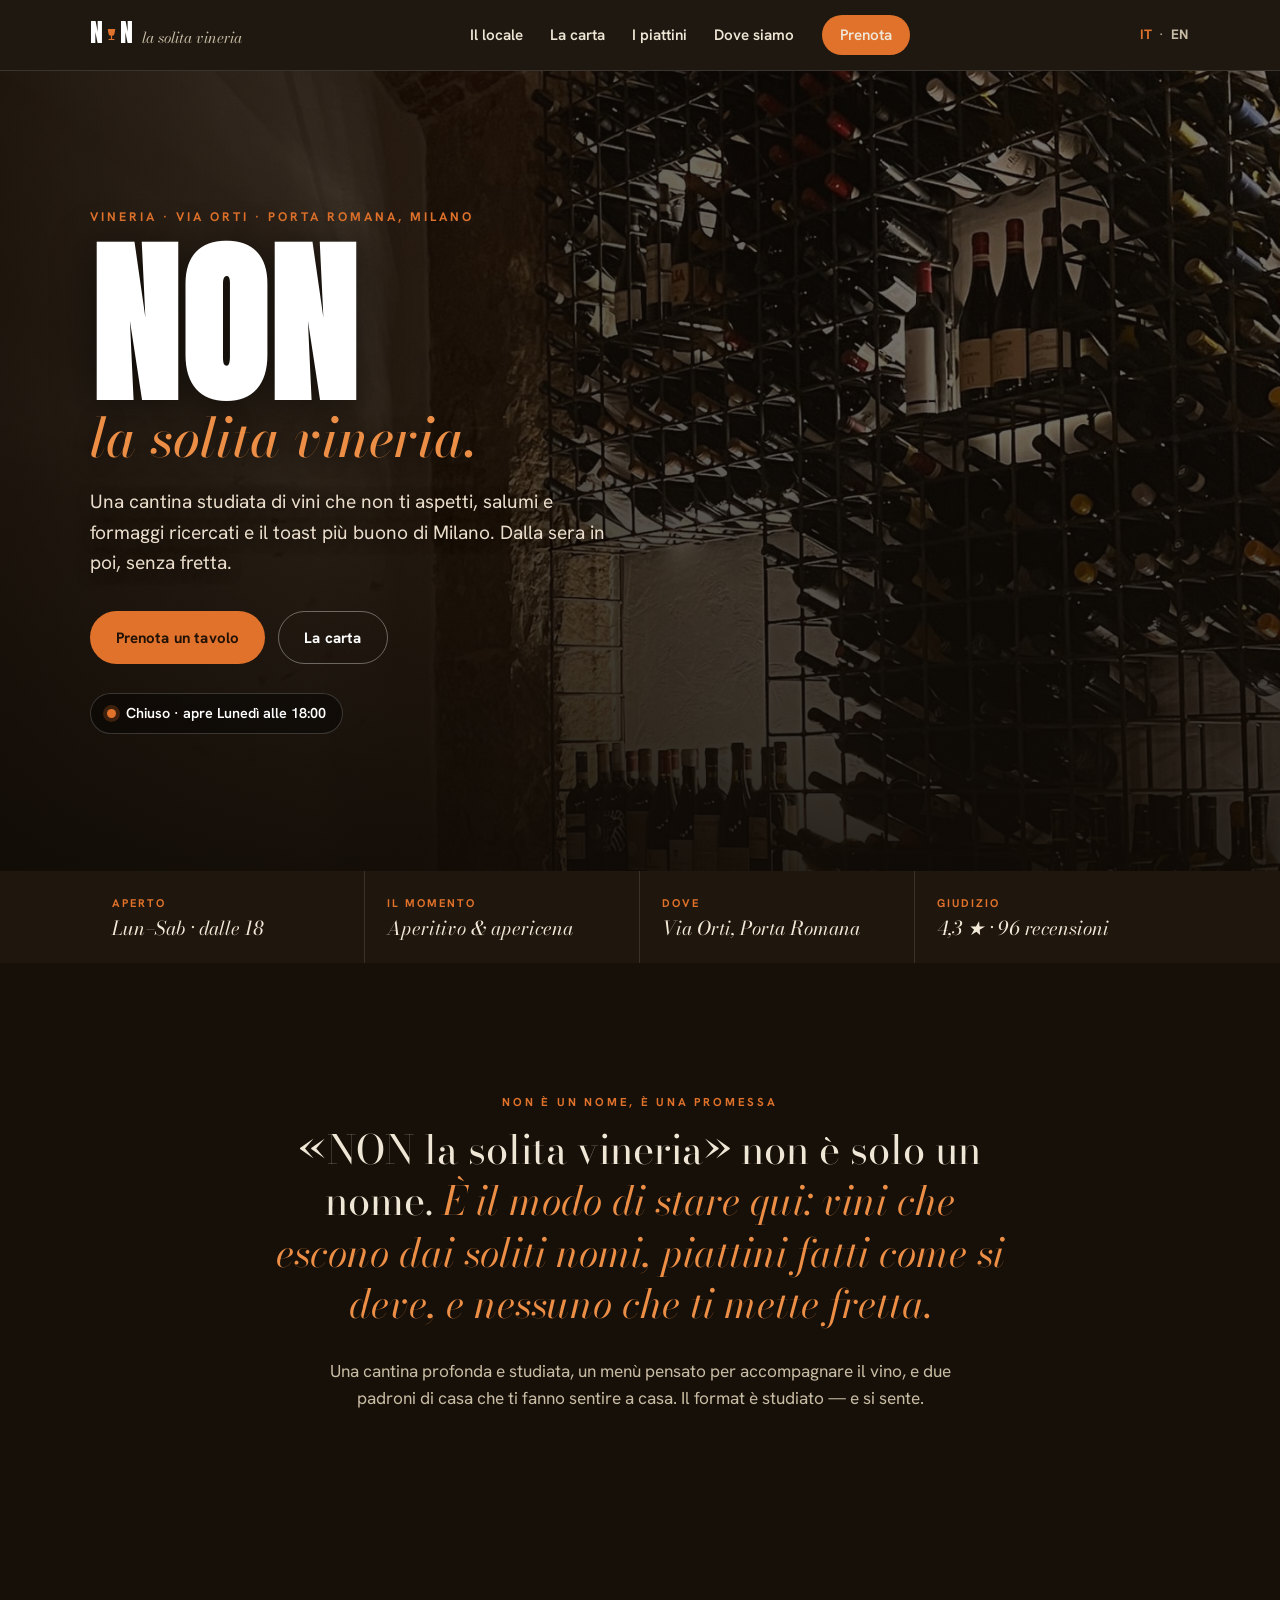
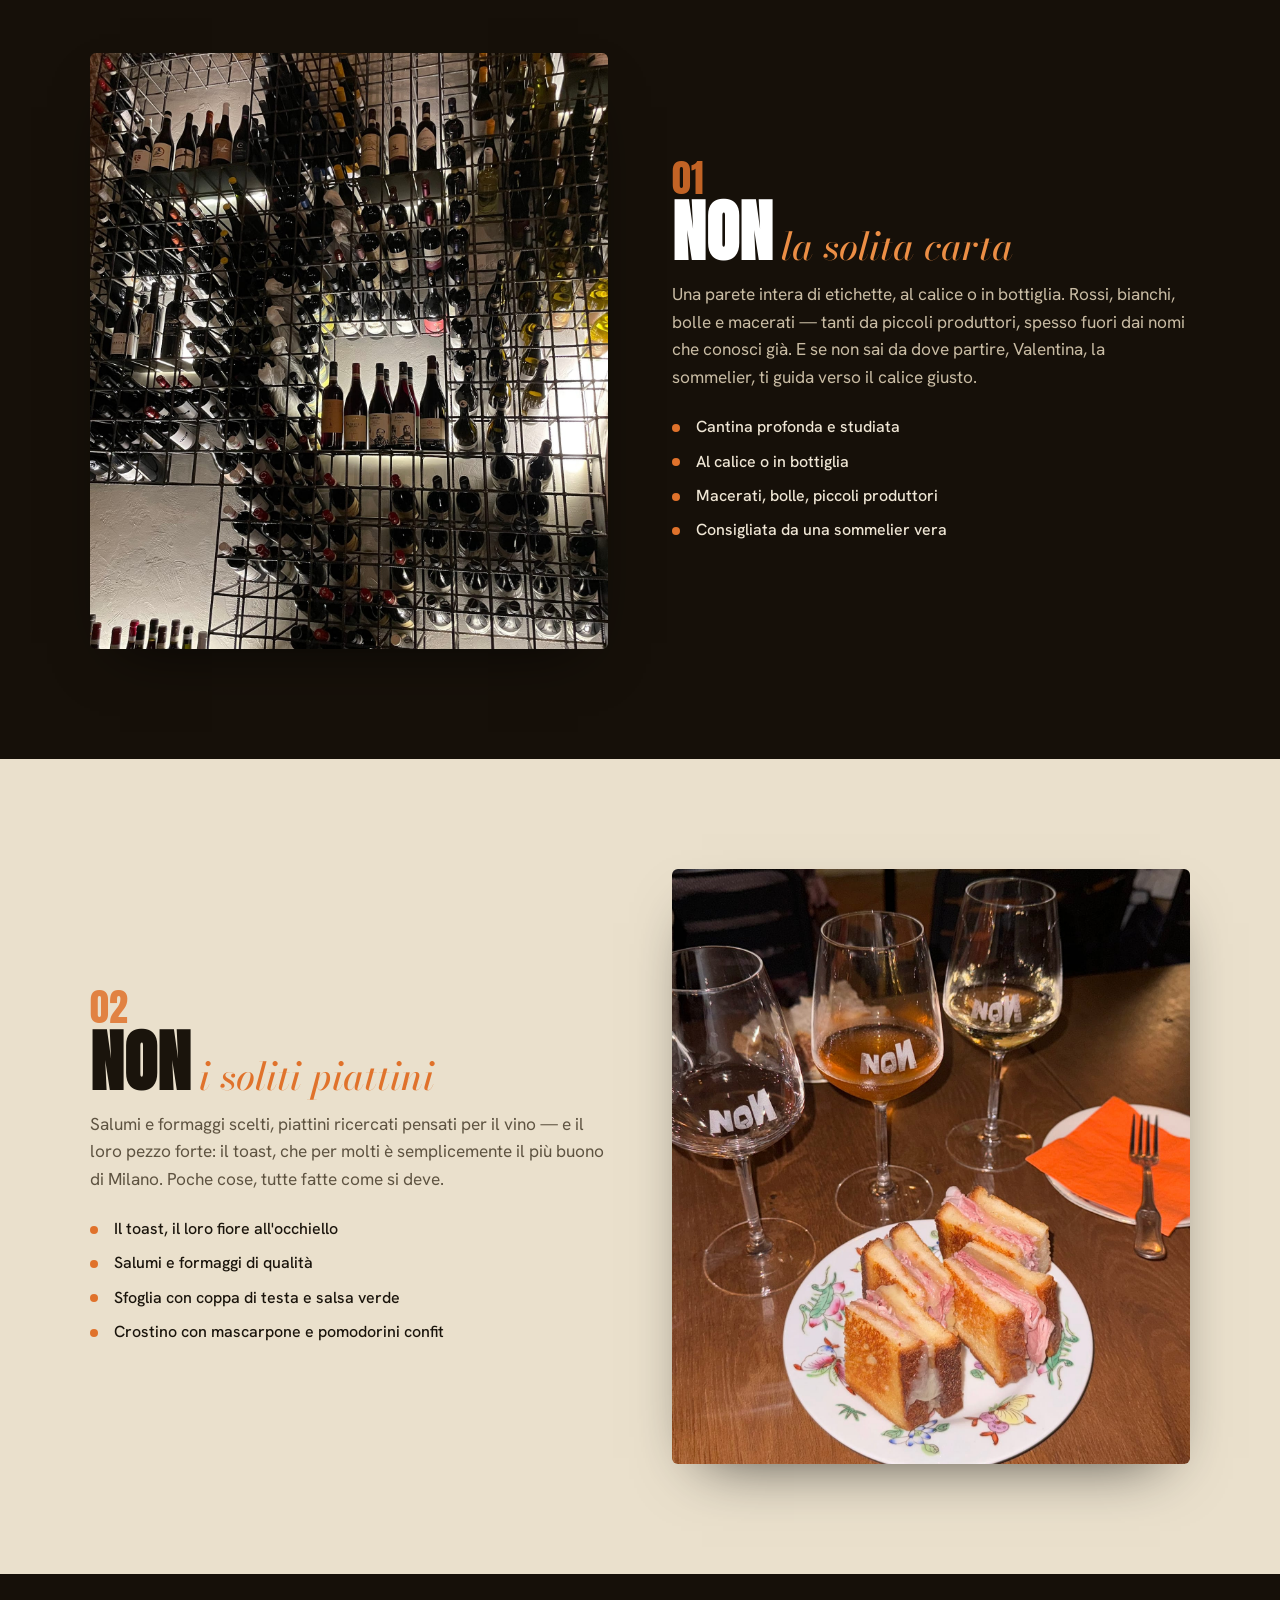
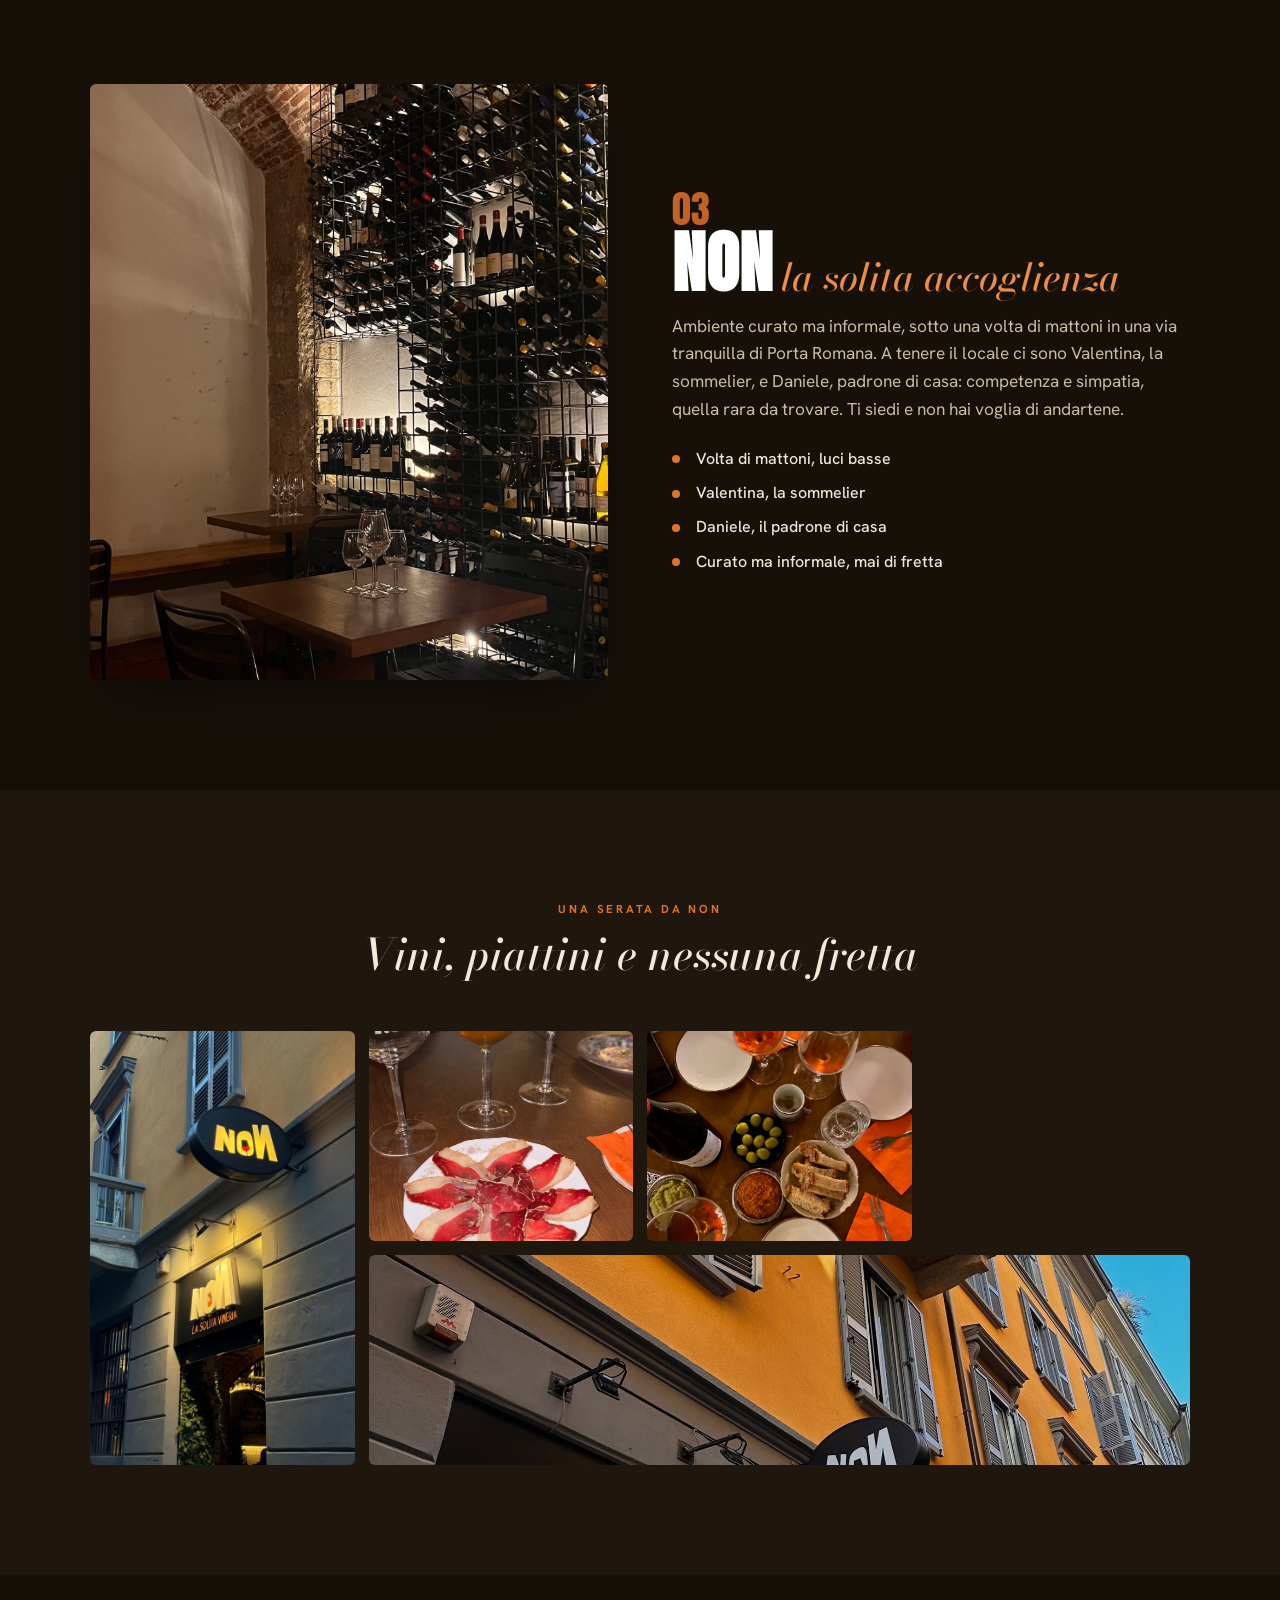
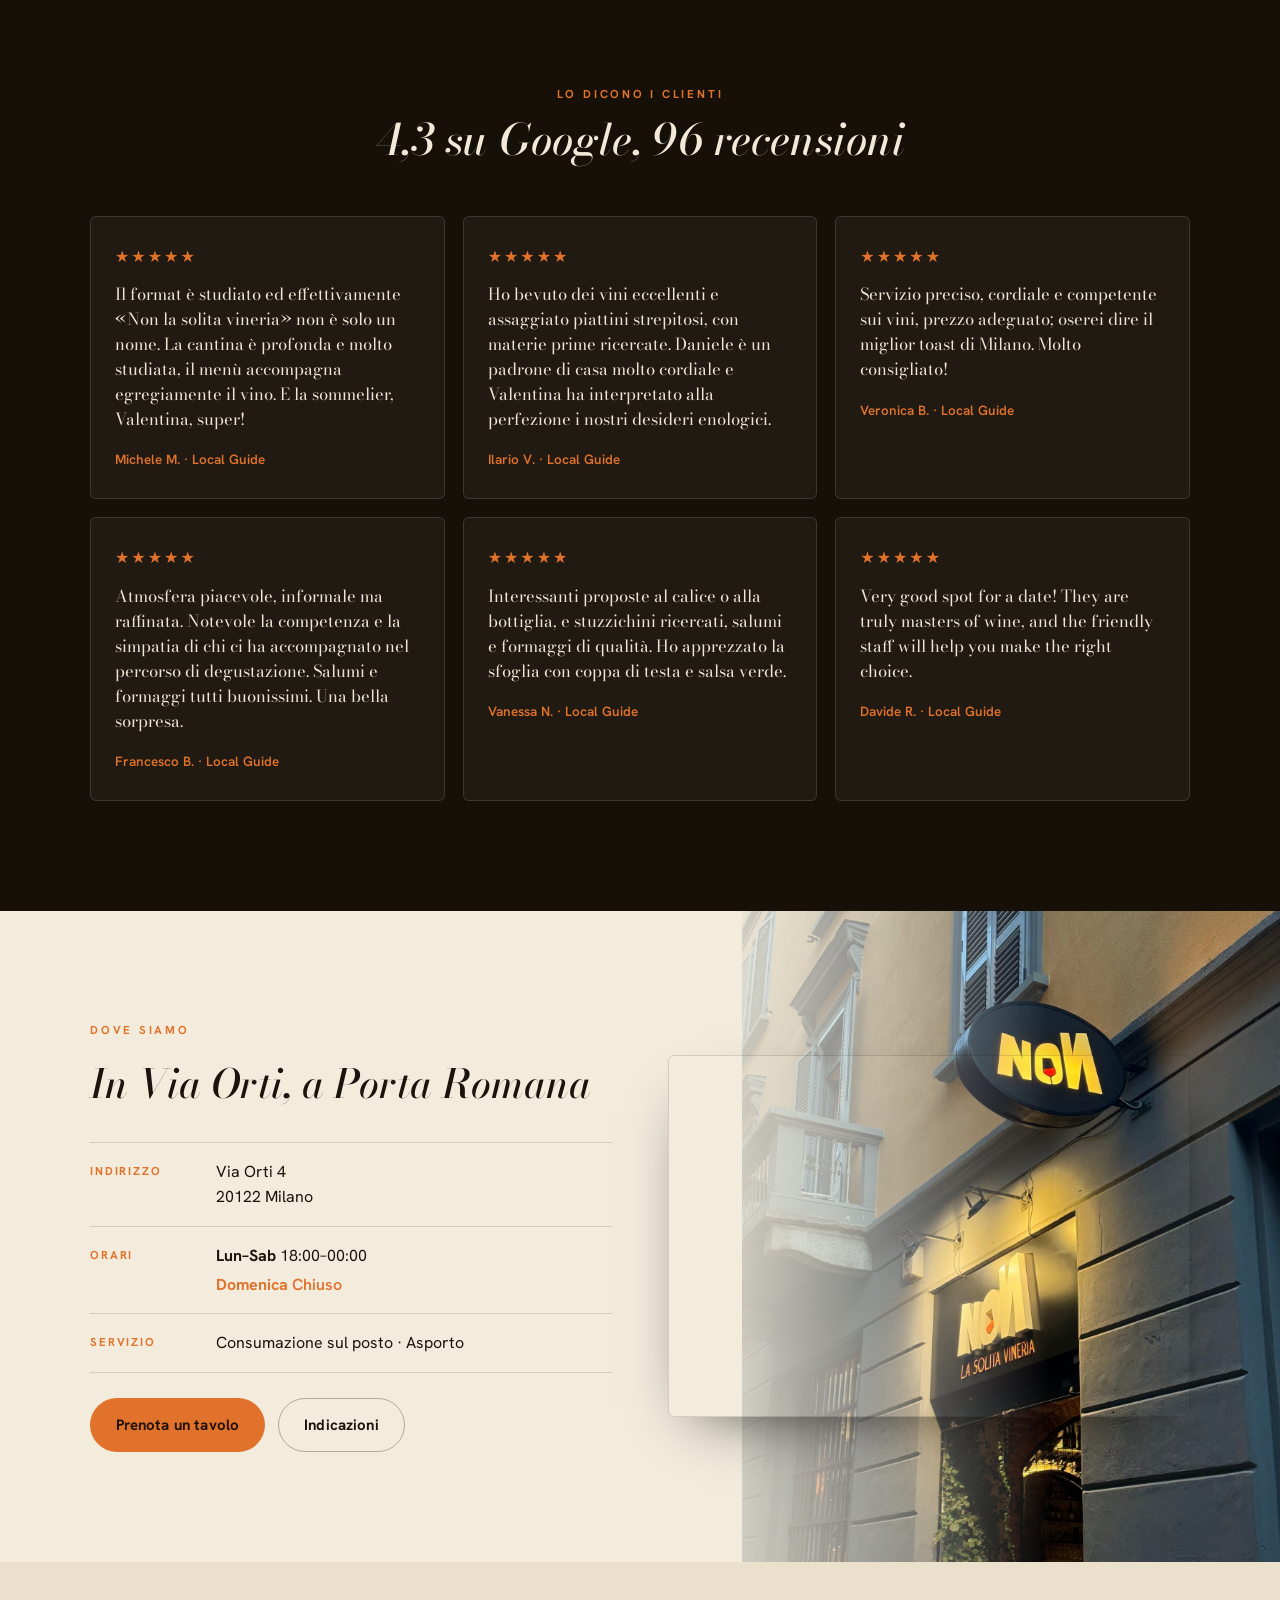
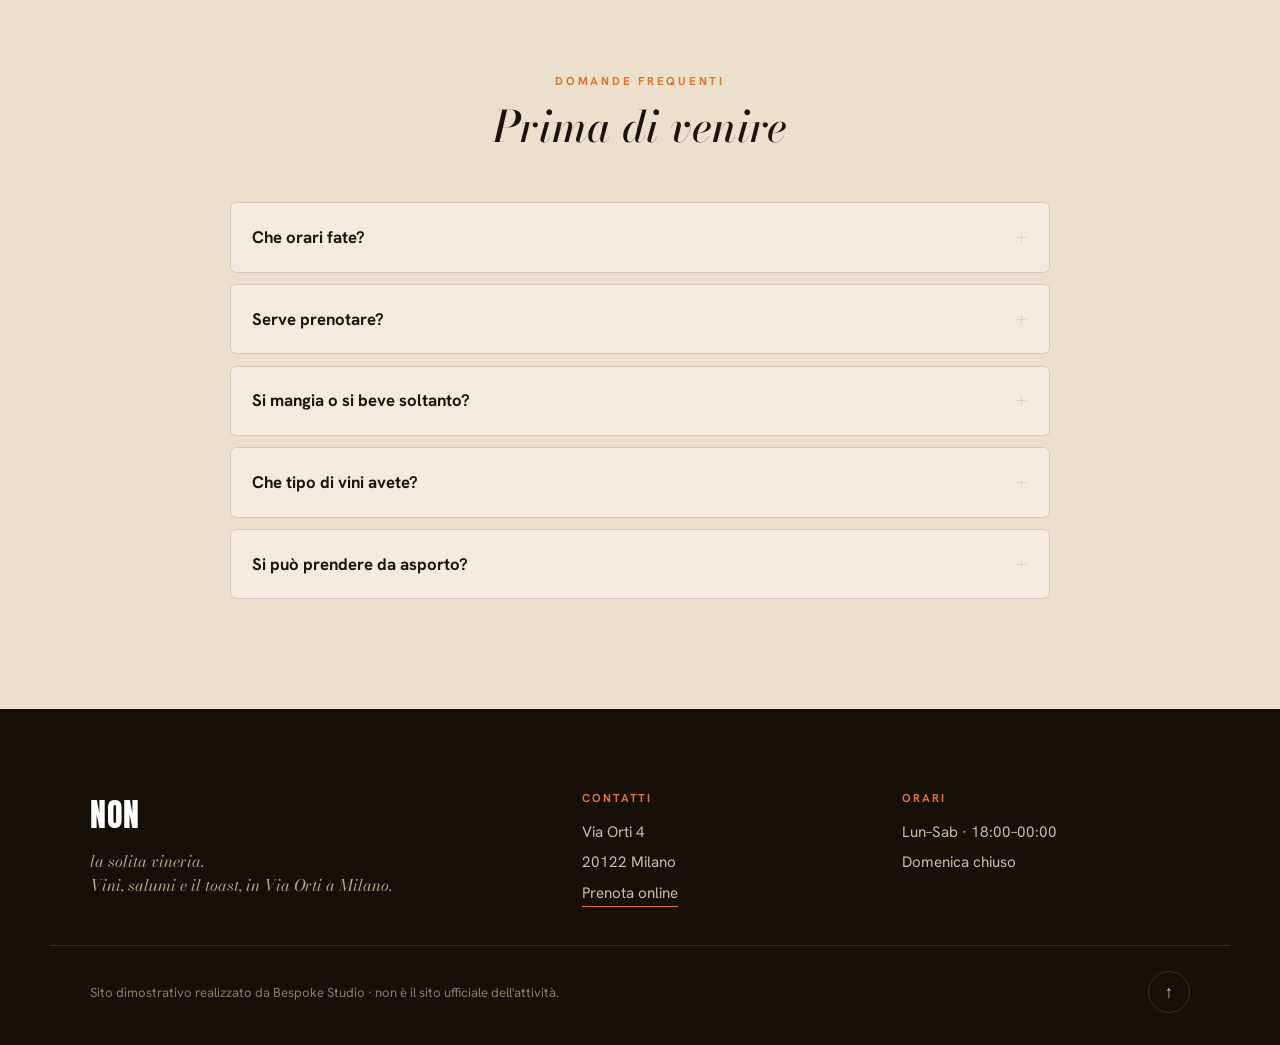
==== index.html @ 0b716efb "NON la solita vineria — vineria Via Orti Milano, sito vetrina bilingue Co-Authored-By: Claude Opus 4" ====
<!DOCTYPE html>
<html lang="it">
<head>
<meta charset="UTF-8">
<meta name="viewport" content="width=device-width, initial-scale=1.0">
<title>NON la solita vineria — vini, salumi e il toast · Via Orti, Milano</title>
<meta name="description" content="NON la solita vineria, in Via Orti a Milano (Porta Romana): una cantina studiata di vini al calice e in bottiglia, salumi e formaggi ricercati e il toast più buono di Milano. Aperto lun–sab dalle 18.">
<meta property="og:title" content="NON la solita vineria — Via Orti, Milano">
<meta property="og:description" content="Vini che non ti aspetti, piattini fatti come si deve. Una vineria a Porta Romana, aperta dalla sera. Non la solita, appunto.">
<meta property="og:type" content="website">
<meta property="og:image" content="img/og-image.jpg">
<meta property="og:locale" content="it_IT">
<link rel="icon" href="img/favicon.svg" type="image/svg+xml">
<link rel="icon" href="img/favicon-32.png" sizes="32x32" type="image/png">
<link rel="apple-touch-icon" href="img/apple-touch-icon.png">
<link rel="preconnect" href="https://fonts.googleapis.com">
<link rel="preconnect" href="https://fonts.gstatic.com" crossorigin>
<link href="https://fonts.googleapis.com/css2?family=Anton&family=Bodoni+Moda:ital,opsz,wght@0,6..96,400;0,6..96,500;1,6..96,500;1,6..96,600&family=Hanken+Grotesk:wght@400;500;600;700&display=swap" rel="stylesheet">
<link rel="stylesheet" href="css/style.css?v=1">
</head>
<body>

<!-- ===== HEADER ===== -->
<header class="site-header" id="top">
  <div class="wrap header__inner">
    <a class="brand" href="#top" aria-label="NON la solita vineria, home">
      <span class="brand__non">N<span class="brand__o" aria-hidden="true"><svg viewBox="0 0 24 24" width="15" height="15"><path d="M6 3h12l-1 6a5 5 0 0 1-10 0L6 3z" fill="currentColor"/><path d="M12 14v5M8 20h8" stroke="currentColor" stroke-width="1.8" stroke-linecap="round" fill="none"/></svg></span>N</span>
      <span class="brand__tag">la solita vineria</span>
    </a>

    <nav class="nav" id="nav" aria-label="Navigazione principale">
      <a href="#manifesto" data-i18n="nav.about">Il locale</a>
      <a href="#carta" data-i18n="nav.wine">La carta</a>
      <a href="#piattini" data-i18n="nav.food">I piattini</a>
      <a href="#dove" data-i18n="nav.where">Dove siamo</a>
      <a class="nav__cta" href="https://nonlasolitavineria.superbexperience.com/" target="_blank" rel="noopener" data-i18n="nav.book">Prenota</a>
    </nav>

    <div class="header__tools">
      <div class="lang" role="group" aria-label="Lingua">
        <button type="button" class="lang__btn is-active" data-lang="it">IT</button>
        <span aria-hidden="true">·</span>
        <button type="button" class="lang__btn" data-lang="en">EN</button>
      </div>
      <button type="button" class="burger" id="burger" aria-label="Apri il menu" aria-expanded="false" aria-controls="nav">
        <span></span><span></span><span></span>
      </button>
    </div>
  </div>
</header>

<main>

  <!-- ===== HERO ===== -->
  <section class="hero">
    <div class="hero__bg" aria-hidden="true"></div>
    <div class="hero__scrim" aria-hidden="true"></div>
    <div class="wrap hero__inner">
      <p class="hero__eyebrow reveal" data-i18n="hero.eyebrow">Vineria · Via Orti · Porta Romana, Milano</p>
      <h1 class="hero__title reveal">
        <span class="mega">NON</span>
        <span class="serif" data-i18n="hero.title2">la solita vineria.</span>
      </h1>
      <p class="hero__lede reveal" data-i18n="hero.lede">Una cantina studiata di vini che non ti aspetti, salumi e formaggi ricercati e il toast più buono di Milano. Dalla sera in poi, senza fretta.</p>
      <div class="hero__actions reveal">
        <a class="btn btn--solid" href="https://nonlasolitavineria.superbexperience.com/" target="_blank" rel="noopener" data-i18n="hero.cta1">Prenota un tavolo</a>
        <a class="btn btn--ghost" href="#carta" data-i18n="hero.cta2">La carta</a>
      </div>
      <div class="hero__status reveal" id="statusPill" aria-live="polite">
        <span class="dot" id="statusDot"></span>
        <span id="statusText" data-i18n="status.loading">Controllo gli orari…</span>
      </div>
    </div>
  </section>

  <!-- ===== STRIP ===== -->
  <section class="strip" aria-label="In breve">
    <div class="wrap strip__grid">
      <div class="strip__item reveal">
        <span class="strip__k" data-i18n="strip.1k">Aperto</span>
        <span class="strip__v" data-i18n="strip.1v">Lun–Sab · dalle 18</span>
      </div>
      <div class="strip__item reveal reveal-d1">
        <span class="strip__k" data-i18n="strip.2k">Il momento</span>
        <span class="strip__v" data-i18n="strip.2v">Aperitivo & apericena</span>
      </div>
      <div class="strip__item reveal reveal-d2">
        <span class="strip__k" data-i18n="strip.3k">Dove</span>
        <span class="strip__v" data-i18n="strip.3v">Via Orti, Porta Romana</span>
      </div>
      <div class="strip__item reveal reveal-d3">
        <span class="strip__k" data-i18n="strip.4k">Giudizio</span>
        <span class="strip__v">4,3 ★ · 96 <span data-i18n="strip.4v">recensioni</span></span>
      </div>
    </div>
  </section>

  <!-- ===== MANIFESTO ===== -->
  <section class="manifesto" id="manifesto">
    <div class="wrap manifesto__inner reveal">
      <p class="eyebrow" data-i18n="mani.eyebrow">Non è un nome, è una promessa</p>
      <p class="manifesto__lead">
        <span data-i18n="mani.p1">«NON la solita vineria» non è solo un nome.</span>
        <em data-i18n="mani.p2">È il modo di stare qui: vini che escono dai soliti nomi, piattini fatti come si deve, e nessuno che ti mette fretta.</em>
      </p>
      <p class="manifesto__sub" data-i18n="mani.p3">Una cantina profonda e studiata, un menù pensato per accompagnare il vino, e due padroni di casa che ti fanno sentire a casa. Il format è studiato — e si sente.</p>
    </div>
  </section>

  <!-- ===== NON 01 · LA CARTA ===== -->
  <section class="neg neg--dark" id="carta">
    <div class="wrap neg__grid">
      <figure class="neg__img reveal">
        <img src="img/non-05.jpg" alt="La parete dei vini: centinaia di etichette nella griglia" loading="lazy">
      </figure>
      <div class="neg__body reveal reveal-d1">
        <span class="neg__no" aria-hidden="true">01</span>
        <h2 class="neg__title"><span class="neg__non">NON</span> <span class="serif" data-i18n="neg.carta.title">la solita carta</span></h2>
        <p data-i18n="neg.carta.p">Una parete intera di etichette, al calice o in bottiglia. Rossi, bianchi, bolle e macerati — tanti da piccoli produttori, spesso fuori dai nomi che conosci già. E se non sai da dove partire, Valentina, la sommelier, ti guida verso il calice giusto.</p>
        <ul class="neg__list">
          <li data-i18n="neg.carta.i1">Cantina profonda e studiata</li>
          <li data-i18n="neg.carta.i2">Al calice o in bottiglia</li>
          <li data-i18n="neg.carta.i3">Macerati, bolle, piccoli produttori</li>
          <li data-i18n="neg.carta.i4">Consigliata da una sommelier vera</li>
        </ul>
      </div>
    </div>
  </section>

  <!-- ===== NON 02 · I PIATTINI ===== -->
  <section class="neg neg--light" id="piattini">
    <div class="wrap neg__grid neg__grid--rev">
      <figure class="neg__img reveal">
        <img src="img/non-06.jpg" alt="Il toast della vineria, con i calici marchiati NON" loading="lazy">
      </figure>
      <div class="neg__body reveal reveal-d1">
        <span class="neg__no" aria-hidden="true">02</span>
        <h2 class="neg__title"><span class="neg__non">NON</span> <span class="serif" data-i18n="neg.food.title">i soliti piattini</span></h2>
        <p data-i18n="neg.food.p">Salumi e formaggi scelti, piattini ricercati pensati per il vino — e il loro pezzo forte: il toast, che per molti è semplicemente il più buono di Milano. Poche cose, tutte fatte come si deve.</p>
        <ul class="neg__list">
          <li data-i18n="neg.food.i1">Il toast, il loro fiore all'occhiello</li>
          <li data-i18n="neg.food.i2">Salumi e formaggi di qualità</li>
          <li data-i18n="neg.food.i3">Sfoglia con coppa di testa e salsa verde</li>
          <li data-i18n="neg.food.i4">Crostino con mascarpone e pomodorini confit</li>
        </ul>
      </div>
    </div>
  </section>

  <!-- ===== NON 03 · L'ACCOGLIENZA ===== -->
  <section class="neg neg--dark">
    <div class="wrap neg__grid">
      <figure class="neg__img reveal">
        <img src="img/non-04.jpg" alt="L'interno della vineria: il tavolino e la parete dei vini" loading="lazy">
      </figure>
      <div class="neg__body reveal reveal-d1">
        <span class="neg__no" aria-hidden="true">03</span>
        <h2 class="neg__title"><span class="neg__non">NON</span> <span class="serif" data-i18n="neg.welcome.title">la solita accoglienza</span></h2>
        <p data-i18n="neg.welcome.p">Ambiente curato ma informale, sotto una volta di mattoni in una via tranquilla di Porta Romana. A tenere il locale ci sono Valentina, la sommelier, e Daniele, padrone di casa: competenza e simpatia, quella rara da trovare. Ti siedi e non hai voglia di andartene.</p>
        <ul class="neg__list">
          <li data-i18n="neg.welcome.i1">Volta di mattoni, luci basse</li>
          <li data-i18n="neg.welcome.i2">Valentina, la sommelier</li>
          <li data-i18n="neg.welcome.i3">Daniele, il padrone di casa</li>
          <li data-i18n="neg.welcome.i4">Curato ma informale, mai di fretta</li>
        </ul>
      </div>
    </div>
  </section>

  <!-- ===== GALLERY ===== -->
  <section class="gallery" aria-label="Galleria">
    <div class="wrap">
      <header class="section-head reveal">
        <p class="eyebrow" data-i18n="gallery.eyebrow">Una serata da NON</p>
        <h2 class="section-head__h serif" data-i18n="gallery.title">Vini, piattini e nessuna fretta</h2>
      </header>
      <div class="gallery__grid">
        <figure class="gallery__item gallery__item--tall reveal"><img src="img/non-01.jpg" alt="L'insegna NON illuminata, di sera in Via Orti" loading="lazy"></figure>
        <figure class="gallery__item reveal reveal-d1"><img src="img/non-02.jpg" alt="Tre calici marchiati NON con un piatto di salumi" loading="lazy"></figure>
        <figure class="gallery__item reveal reveal-d2"><img src="img/non-07.jpg" alt="Aperitivo: olive, stuzzichini e vino naturale" loading="lazy"></figure>
        <figure class="gallery__item gallery__item--wide reveal reveal-d1"><img src="img/non-03.jpg" alt="La facciata della vineria in Via Orti di giorno" loading="lazy"></figure>
      </div>
    </div>
  </section>

  <!-- ===== REVIEWS ===== -->
  <section class="reviews" aria-label="Recensioni">
    <div class="wrap">
      <header class="section-head reveal">
        <p class="eyebrow" data-i18n="rev.eyebrow">Lo dicono i clienti</p>
        <h2 class="section-head__h serif" data-i18n="rev.title">4,3 su Google, 96 recensioni</h2>
      </header>
      <div class="reviews__grid">
        <figure class="review reveal">
          <div class="review__stars" aria-label="5 stelle">★★★★★</div>
          <blockquote data-i18n="rev.1">Il format è studiato ed effettivamente «Non la solita vineria» non è solo un nome. La cantina è profonda e molto studiata, il menù accompagna egregiamente il vino. E la sommelier, Valentina, super!</blockquote>
          <figcaption>Michele M. · <span data-i18n="rev.lg">Local Guide</span></figcaption>
        </figure>
        <figure class="review reveal reveal-d1">
          <div class="review__stars" aria-label="5 stelle">★★★★★</div>
          <blockquote data-i18n="rev.2">Ho bevuto dei vini eccellenti e assaggiato piattini strepitosi, con materie prime ricercate. Daniele è un padrone di casa molto cordiale e Valentina ha interpretato alla perfezione i nostri desideri enologici.</blockquote>
          <figcaption>Ilario V. · <span data-i18n="rev.lg">Local Guide</span></figcaption>
        </figure>
        <figure class="review reveal reveal-d2">
          <div class="review__stars" aria-label="5 stelle">★★★★★</div>
          <blockquote data-i18n="rev.3">Servizio preciso, cordiale e competente sui vini, prezzo adeguato; oserei dire il miglior toast di Milano. Molto consigliato!</blockquote>
          <figcaption>Veronica B. · <span data-i18n="rev.lg">Local Guide</span></figcaption>
        </figure>
        <figure class="review reveal">
          <div class="review__stars" aria-label="5 stelle">★★★★★</div>
          <blockquote data-i18n="rev.4">Atmosfera piacevole, informale ma raffinata. Notevole la competenza e la simpatia di chi ci ha accompagnato nel percorso di degustazione. Salumi e formaggi tutti buonissimi. Una bella sorpresa.</blockquote>
          <figcaption>Francesco B. · <span data-i18n="rev.lg">Local Guide</span></figcaption>
        </figure>
        <figure class="review reveal reveal-d1">
          <div class="review__stars" aria-label="5 stelle">★★★★★</div>
          <blockquote data-i18n="rev.5">Interessanti proposte al calice o alla bottiglia, e stuzzichini ricercati, salumi e formaggi di qualità. Ho apprezzato la sfoglia con coppa di testa e salsa verde.</blockquote>
          <figcaption>Vanessa N. · <span data-i18n="rev.lg">Local Guide</span></figcaption>
        </figure>
        <figure class="review reveal reveal-d2">
          <div class="review__stars" aria-label="5 stelle">★★★★★</div>
          <blockquote data-i18n="rev.6">Very good spot for a date! They are truly masters of wine, and the friendly staff will help you make the right choice.</blockquote>
          <figcaption>Davide R. · <span data-i18n="rev.lg">Local Guide</span></figcaption>
        </figure>
      </div>
    </div>
  </section>

  <!-- ===== DOVE ===== -->
  <section class="where" id="dove">
    <div class="where__media" aria-hidden="true"><img src="img/non-01.jpg" alt="" loading="lazy"></div>
    <div class="wrap where__grid">
      <div class="where__card reveal">
        <p class="eyebrow" data-i18n="where.eyebrow">Dove siamo</p>
        <h2 class="where__h serif" data-i18n="where.title">In Via Orti, a Porta Romana</h2>
        <ul class="where__list">
          <li>
            <span class="where__lbl" data-i18n="where.addr">Indirizzo</span>
            <span>Via Orti 4<br>20122 Milano</span>
          </li>
          <li>
            <span class="where__lbl" data-i18n="where.hours">Orari</span>
            <span id="hoursList"></span>
          </li>
          <li>
            <span class="where__lbl" data-i18n="where.service">Servizio</span>
            <span data-i18n="where.service.v">Consumazione sul posto · Asporto</span>
          </li>
        </ul>
        <div class="where__actions">
          <a class="btn btn--solid" href="https://nonlasolitavineria.superbexperience.com/" target="_blank" rel="noopener" data-i18n="where.cta1">Prenota un tavolo</a>
          <a class="btn btn--ghost btn--ghost-light" href="https://www.google.com/maps/dir/?api=1&destination=NON+la+solita+vineria+Via+Orti+4+Milano" target="_blank" rel="noopener" data-i18n="where.cta2">Indicazioni</a>
        </div>
      </div>
      <div class="where__map reveal reveal-d1">
        <iframe title="Mappa — NON la solita vineria, Via Orti 4, Milano" src="https://www.google.com/maps?q=Via%20Orti%204%20Milano&output=embed" loading="lazy" referrerpolicy="no-referrer-when-downgrade"></iframe>
      </div>
    </div>
  </section>

  <!-- ===== FAQ ===== -->
  <section class="faq" aria-label="Domande frequenti">
    <div class="wrap">
      <header class="section-head reveal">
        <p class="eyebrow" data-i18n="faq.eyebrow">Domande frequenti</p>
        <h2 class="section-head__h serif" data-i18n="faq.title">Prima di venire</h2>
      </header>
      <div class="faq__list reveal">
        <details class="faq__item">
          <summary data-i18n="faq.q1">Che orari fate?</summary>
          <p data-i18n="faq.a1">Siamo aperti dal lunedì al sabato, dalle 18:00 a mezzanotte. La domenica siamo chiusi.</p>
        </details>
        <details class="faq__item">
          <summary data-i18n="faq.q2">Serve prenotare?</summary>
          <p data-i18n="faq.a2">La prenotazione è consigliata, soprattutto nel weekend: dopo le 19:30 il locale si riempie. Puoi prenotare comodamente online.</p>
        </details>
        <details class="faq__item">
          <summary data-i18n="faq.q3">Si mangia o si beve soltanto?</summary>
          <p data-i18n="faq.a3">Entrambe le cose: oltre alla carta dei vini ci sono salumi, formaggi, piattini ricercati e il nostro toast. Perfetto per un aperitivo o un'apericena leggera.</p>
        </details>
        <details class="faq__item">
          <summary data-i18n="faq.q4">Che tipo di vini avete?</summary>
          <p data-i18n="faq.a4">Una carta ampia e studiata: rossi, bianchi, bolle e macerati, molti da piccoli produttori. Si può bere al calice o scegliere una bottiglia, con la guida della sommelier.</p>
        </details>
        <details class="faq__item">
          <summary data-i18n="faq.q5">Si può prendere da asporto?</summary>
          <p data-i18n="faq.a5">Sì, oltre alla consumazione sul posto è possibile l'asporto. La consegna a domicilio invece non è prevista.</p>
        </details>
      </div>
    </div>
  </section>
</main>

<!-- ===== FOOTER ===== -->
<footer class="site-footer">
  <div class="wrap footer__grid">
    <div class="footer__brand">
      <span class="footer__non">NON</span>
      <p data-i18n="footer.tag">la solita vineria.<br>Vini, salumi e il toast, in Via Orti a Milano.</p>
    </div>
    <div class="footer__col">
      <span class="footer__k" data-i18n="footer.contacts">Contatti</span>
      <span>Via Orti 4</span>
      <span>20122 Milano</span>
      <a href="https://nonlasolitavineria.superbexperience.com/" target="_blank" rel="noopener" data-i18n="footer.book">Prenota online</a>
    </div>
    <div class="footer__col">
      <span class="footer__k" data-i18n="footer.hoursk">Orari</span>
      <span data-i18n="footer.hours1">Lun–Sab · 18:00–00:00</span>
      <span data-i18n="footer.hours2">Domenica chiuso</span>
    </div>
  </div>
  <div class="wrap footer__base">
    <p class="footer__demo" data-i18n="footer.demo">Sito dimostrativo realizzato da Bespoke Studio · non è il sito ufficiale dell'attività.</p>
    <button type="button" class="to-top" id="toTop" aria-label="Torna su" data-i18n-attr="aria-label:footer.totop">↑</button>
  </div>
</footer>

<!-- Mobile quick bar -->
<div class="quickbar">
  <a href="https://www.google.com/maps/dir/?api=1&destination=NON+la+solita+vineria+Via+Orti+4+Milano" target="_blank" rel="noopener" data-i18n="qb.dir">Indicazioni</a>
  <a href="https://nonlasolitavineria.superbexperience.com/" target="_blank" rel="noopener" class="quickbar--accent" data-i18n="qb.book">Prenota</a>
</div>

<script type="application/ld+json">
{
  "@context": "https://schema.org",
  "@type": "WineBar",
  "name": "NON la solita vineria",
  "description": "Vineria a Porta Romana, Milano: cantina studiata di vini al calice e in bottiglia, salumi, formaggi e il toast più buono di Milano.",
  "image": "img/og-image.jpg",
  "address": {
    "@type": "PostalAddress",
    "streetAddress": "Via Orti 4",
    "postalCode": "20122",
    "addressLocality": "Milano",
    "addressCountry": "IT"
  },
  "servesCuisine": ["Wine bar", "Italian"],
  "priceRange": "€€",
  "aggregateRating": {
    "@type": "AggregateRating",
    "ratingValue": "4.3",
    "reviewCount": "96"
  },
  "openingHoursSpecification": [
    {
      "@type": "OpeningHoursSpecification",
      "dayOfWeek": ["Monday","Tuesday","Wednesday","Thursday","Friday","Saturday"],
      "opens": "18:00",
      "closes": "00:00"
    }
  ]
}
</script>
<script type="application/ld+json">
{
  "@context": "https://schema.org",
  "@type": "FAQPage",
  "mainEntity": [
    {"@type":"Question","name":"Che orari fate?","acceptedAnswer":{"@type":"Answer","text":"Aperti dal lunedì al sabato, dalle 18:00 a mezzanotte. Domenica chiuso."}},
    {"@type":"Question","name":"Serve prenotare?","acceptedAnswer":{"@type":"Answer","text":"La prenotazione è consigliata, soprattutto nel weekend. Si può prenotare online."}},
    {"@type":"Question","name":"Si mangia o si beve soltanto?","acceptedAnswer":{"@type":"Answer","text":"Entrambe: oltre alla carta dei vini ci sono salumi, formaggi, piattini e il toast. Perfetto per aperitivo o apericena."}},
    {"@type":"Question","name":"Che tipo di vini avete?","acceptedAnswer":{"@type":"Answer","text":"Una carta ampia e studiata: rossi, bianchi, bolle e macerati, molti da piccoli produttori, al calice o in bottiglia."}},
    {"@type":"Question","name":"Si può prendere da asporto?","acceptedAnswer":{"@type":"Answer","text":"Sì, oltre alla consumazione sul posto è possibile l'asporto. Non è prevista la consegna a domicilio."}}
  ]
}
</script>
<script src="js/main.js?v=1"></script>
</body>
</html>
---- css/style.css ----
/* ===== NON la solita vineria — Via Orti, Milano ===== */
:root{
  --night:#161009;
  --night-2:#1F160D;
  --night-3:#251B10;
  --bone:#F3ECDD;
  --bone-2:#EAE0CC;
  --ink:#1A140C;
  --ink-soft:#5E5341;
  --cream:#EFE6D5;
  --cream-soft:#C9BCA4;
  --orange:#E0722B;
  --orange-lt:#EC8E45;
  --line-d:rgba(255,255,255,.12);
  --line-l:rgba(26,20,12,.14);
  --shadow:0 24px 60px -30px rgba(0,0,0,.75);
  --wrap:1180px;
  --r:6px;
  --ease:cubic-bezier(.22,.61,.36,1);
  --f-mega:"Anton", Impact, sans-serif;
  --f-serif:"Bodoni Moda", Georgia, serif;
  --f-body:"Hanken Grotesk", system-ui, sans-serif;
}
*{box-sizing:border-box;margin:0;padding:0}
html{scroll-behavior:smooth;overflow-x:hidden}
body{font-family:var(--f-body);color:var(--ink);background:var(--bone);line-height:1.6;-webkit-font-smoothing:antialiased;overflow-x:hidden}
img{max-width:100%;display:block}
a{color:inherit;text-decoration:none}
.wrap{width:100%;max-width:var(--wrap);margin:0 auto;padding:0 clamp(18px,4vw,40px)}
.serif{font-family:var(--f-serif)}

/* eyebrow / section head */
.eyebrow{font-size:.72rem;letter-spacing:.24em;text-transform:uppercase;font-weight:700;color:var(--orange);margin-bottom:.8rem}
.section-head{max-width:640px;margin:0 auto clamp(30px,5vw,52px);text-align:center}
.section-head__h{font-weight:500;font-size:clamp(1.7rem,4vw,2.7rem);line-height:1.1;font-style:italic}

/* buttons */
.btn{display:inline-flex;align-items:center;gap:.5rem;font-weight:700;font-size:.94rem;letter-spacing:.01em;padding:.85rem 1.6rem;border-radius:100px;transition:transform .25s var(--ease),background .25s,color .25s,border-color .25s;white-space:nowrap}
.btn--solid{background:var(--orange);color:#221206}
.btn--solid:hover{background:var(--orange-lt);transform:translateY(-2px)}
.btn--ghost{border:1.5px solid rgba(255,255,255,.35);color:#fff}
.btn--ghost:hover{background:#fff;border-color:#fff;color:var(--night);transform:translateY(-2px)}
.btn--ghost-light{border-color:rgba(26,20,12,.3);color:var(--ink)}
.btn--ghost-light:hover{background:var(--ink);border-color:var(--ink);color:var(--bone)}

/* header */
.site-header{position:sticky;top:0;z-index:100;background:rgba(22,16,9,.96);border-bottom:1px solid var(--line-d)}
.header__inner{display:flex;align-items:center;justify-content:space-between;gap:1rem;height:70px}
.brand{display:flex;align-items:baseline;gap:.55rem;color:var(--cream)}
.brand__non{font-family:var(--f-mega);font-size:1.6rem;letter-spacing:.02em;line-height:1;color:#fff;display:inline-flex;align-items:center}
.brand__o{display:inline-flex;color:var(--orange);margin:0 .02em;transform:translateY(2px)}
.brand__tag{font-family:var(--f-serif);font-style:italic;font-size:.95rem;color:var(--cream-soft)}
.nav{display:flex;align-items:center;gap:1.7rem}
.nav a{font-weight:600;font-size:.95rem;color:var(--cream);position:relative;transition:color .2s}
.nav a:not(.nav__cta):hover{color:var(--orange)}
.nav a:not(.nav__cta)::after{content:"";position:absolute;left:0;right:100%;bottom:-6px;height:2px;background:var(--orange);transition:right .3s var(--ease)}
.nav a:not(.nav__cta):hover::after{right:0}
.nav__cta{background:var(--orange);color:#221206;padding:.5rem 1.15rem;border-radius:100px;font-weight:700}
.nav__cta:hover{background:var(--orange-lt)}
.header__tools{display:flex;align-items:center;gap:1rem}
.lang{display:flex;align-items:center;gap:.35rem;color:var(--cream-soft);font-size:.85rem}
.lang__btn{background:none;border:none;font:inherit;font-weight:700;color:var(--cream-soft);cursor:pointer;padding:.2rem .1rem;transition:color .2s}
.lang__btn.is-active{color:var(--orange)}
.burger{display:none;flex-direction:column;gap:5px;background:none;border:none;cursor:pointer;padding:6px;position:relative;z-index:120}
.burger span{width:24px;height:2px;background:var(--cream);border-radius:2px;transition:transform .3s,opacity .2s}
.burger.is-open span:nth-child(1){transform:translateY(7px) rotate(45deg)}
.burger.is-open span:nth-child(2){opacity:0}
.burger.is-open span:nth-child(3){transform:translateY(-7px) rotate(-45deg)}

/* hero */
.hero{position:relative;min-height:clamp(580px,90vh,800px);display:flex;align-items:center;color:#fff;isolation:isolate;overflow:hidden;background:var(--night)}
.hero__bg{position:absolute;inset:0;z-index:-2;background:url("../img/non-04.jpg") center 30%/cover no-repeat;transform:scale(1.03)}
.hero__scrim{position:absolute;inset:0;z-index:-1;background:linear-gradient(180deg,rgba(15,10,5,.55),rgba(15,10,5,.6) 45%,rgba(15,10,5,.9)),linear-gradient(90deg,rgba(15,10,5,.7),transparent 65%)}
.hero__inner{padding:clamp(48px,9vh,110px) clamp(18px,4vw,40px)}
.hero__eyebrow{font-size:.78rem;letter-spacing:.24em;text-transform:uppercase;font-weight:700;color:var(--orange);margin-bottom:1.1rem}
.hero__title{display:flex;flex-direction:column;line-height:.92}
.hero__title .mega{font-family:var(--f-mega);font-size:clamp(4.6rem,15vw,11rem);letter-spacing:.01em;color:#fff;text-shadow:0 6px 40px rgba(0,0,0,.5)}
.hero__title .serif{font-family:var(--f-serif);font-style:italic;font-weight:500;font-size:clamp(1.7rem,5vw,3.4rem);color:var(--orange-lt);margin-top:.1em;text-shadow:0 3px 18px rgba(0,0,0,.5)}
.hero__lede{max-width:520px;margin:1.5rem 0 2rem;font-size:clamp(1.02rem,2.2vw,1.2rem);color:#eaddcb;text-shadow:0 2px 14px rgba(0,0,0,.5)}
.hero__actions{display:flex;flex-wrap:wrap;gap:.8rem}
.hero__status{display:inline-flex;align-items:center;gap:.6rem;margin-top:1.8rem;background:rgba(0,0,0,.4);border:1px solid rgba(255,255,255,.18);padding:.5rem 1rem;border-radius:100px;font-size:.9rem;font-weight:600}
.hero__status .dot{width:9px;height:9px;border-radius:50%;background:#9a8f7d;flex:none}
.hero__status.is-open .dot{background:#5fce8f;box-shadow:0 0 0 4px rgba(95,206,143,.25)}
.hero__status.is-closed .dot{background:var(--orange);box-shadow:0 0 0 4px rgba(224,114,43,.22)}

/* reveal */
.reveal{opacity:0;transform:translateY(24px);transition:opacity .7s var(--ease),transform .7s var(--ease)}
.reveal.is-in{opacity:1;transform:none}
.reveal-d1{transition-delay:.1s}.reveal-d2{transition-delay:.2s}.reveal-d3{transition-delay:.3s}

/* strip */
.strip{background:var(--night-2);color:var(--cream)}
.strip__grid{display:grid;grid-template-columns:repeat(4,1fr)}
.strip__item{display:flex;flex-direction:column;gap:.25rem;padding:1.5rem clamp(10px,2vw,22px);border-right:1px solid var(--line-d)}
.strip__item:last-child{border-right:none}
.strip__k{font-size:.7rem;letter-spacing:.18em;text-transform:uppercase;color:var(--orange);font-weight:700}
.strip__v{font-family:var(--f-serif);font-style:italic;font-size:clamp(1rem,2vw,1.2rem);line-height:1.15;color:#f3e9d8}

/* manifesto */
.manifesto{background:var(--night);color:var(--cream);padding:clamp(64px,11vw,130px) 0;text-align:center}
.manifesto__inner{max-width:820px;margin:0 auto}
.manifesto__lead{font-family:var(--f-serif);font-size:clamp(1.5rem,3.6vw,2.5rem);line-height:1.28;font-weight:400}
.manifesto__lead em{font-style:italic;color:var(--orange-lt)}
.manifesto__sub{margin-top:1.8rem;color:var(--cream-soft);font-size:1.08rem;max-width:640px;margin-left:auto;margin-right:auto}

/* negations */
.neg{padding:clamp(56px,9vw,110px) 0}
.neg--dark{background:var(--night);color:var(--cream)}
.neg--light{background:var(--bone-2);color:var(--ink)}
.neg__grid{display:grid;grid-template-columns:1fr 1fr;gap:clamp(28px,5vw,68px);align-items:center}
.neg__grid--rev .neg__img{order:2}
.neg__img{border-radius:var(--r);overflow:hidden;box-shadow:var(--shadow)}
.neg__img img{width:100%;height:100%;object-fit:cover;aspect-ratio:4/4.6;max-height:640px}
.neg__no{font-family:var(--f-mega);font-size:2.4rem;color:var(--orange);opacity:.85;line-height:1;display:block}
.neg__title{margin:.3rem 0 .1rem;line-height:.9;display:flex;flex-wrap:wrap;align-items:baseline;gap:.35em}
.neg__non{font-family:var(--f-mega);font-size:clamp(2.6rem,6vw,4.2rem);letter-spacing:.01em}
.neg--dark .neg__non{color:#fff}
.neg__title .serif{font-style:italic;font-weight:500;font-size:clamp(1.5rem,3.6vw,2.4rem)}
.neg--dark .neg__title .serif{color:var(--orange-lt)}
.neg--light .neg__title .serif{color:var(--orange)}
.neg__body p{margin-top:1.1rem;font-size:1.08rem}
.neg--dark .neg__body p{color:var(--cream-soft)}
.neg--light .neg__body p{color:var(--ink-soft)}
.neg__list{list-style:none;margin-top:1.4rem;display:flex;flex-direction:column;gap:.55rem}
.neg__list li{position:relative;padding-left:1.5rem;font-weight:500}
.neg__list li::before{content:"";position:absolute;left:0;top:.6em;width:8px;height:8px;border-radius:50%;background:var(--orange)}

/* gallery */
.gallery{background:var(--night-2);color:var(--cream);padding:clamp(56px,9vw,110px) 0}
.gallery .section-head__h{color:#f3e9d8}
.gallery__grid{display:grid;grid-template-columns:repeat(4,1fr);grid-auto-rows:210px;gap:14px}
.gallery__item{border-radius:var(--r);overflow:hidden}
.gallery__item img{width:100%;height:100%;object-fit:cover;transition:transform .7s var(--ease)}
.gallery__item:hover img{transform:scale(1.05)}
.gallery__item--tall{grid-row:span 2}
.gallery__item--wide{grid-column:span 3}

/* reviews */
.reviews{background:var(--night);color:var(--cream);padding:clamp(56px,9vw,110px) 0}
.reviews .section-head__h{color:#f3e9d8}
.reviews__grid{display:grid;grid-template-columns:repeat(3,1fr);gap:18px}
.review{background:rgba(255,255,255,.045);border:1px solid var(--line-d);border-radius:var(--r);padding:1.7rem 1.5rem;display:flex;flex-direction:column}
.review__stars{color:var(--orange);letter-spacing:2px;font-size:1rem;margin-bottom:.8rem}
.review blockquote{font-family:var(--f-serif);font-size:1.04rem;line-height:1.5;color:#f0e5d3;font-weight:400}
.review figcaption{margin-top:1.1rem;font-size:.84rem;color:var(--orange);font-weight:600;font-family:var(--f-body)}

/* where */
.where{position:relative;padding:clamp(56px,9vw,110px) 0;background:var(--bone);isolation:isolate;overflow:hidden}
.where__media{position:absolute;inset:0 0 0 auto;width:42%;z-index:-2}
.where__media img{width:100%;height:100%;object-fit:cover;object-position:center}
.where::before{content:"";position:absolute;inset:0;z-index:-1;background:linear-gradient(90deg,var(--bone) 52%,rgba(243,236,221,.6) 66%,transparent 82%)}
.where__grid{display:grid;grid-template-columns:1fr 1fr;gap:clamp(28px,5vw,56px);align-items:center}
.where__h{font-weight:500;font-size:clamp(1.6rem,3.6vw,2.5rem);font-style:italic}
.where__list{list-style:none;margin:1.6rem 0;display:flex;flex-direction:column}
.where__list li{display:grid;grid-template-columns:110px 1fr;gap:1rem;padding:1rem 0;border-top:1px solid var(--line-l)}
.where__list li:last-child{border-bottom:1px solid var(--line-l)}
.where__lbl{font-size:.72rem;letter-spacing:.16em;text-transform:uppercase;font-weight:700;color:var(--orange);padding-top:3px}
.where__actions{display:flex;flex-wrap:wrap;gap:.8rem}
.where__map{border-radius:var(--r);overflow:hidden;box-shadow:var(--shadow);min-height:340px;border:1px solid var(--line-l)}
.where__map iframe{width:100%;height:100%;min-height:360px;border:0;display:block;filter:grayscale(.2) contrast(1.05)}
#hoursList{display:flex;flex-direction:column;gap:.2rem}
.hrow b{font-weight:700}
.hrow--now{color:var(--orange);font-weight:600}

/* faq */
.faq{background:var(--bone-2);padding:clamp(56px,9vw,110px) 0}
.faq__list{max-width:820px;margin:0 auto;display:flex;flex-direction:column;gap:.7rem}
.faq__item{background:var(--bone);border:1px solid var(--line-l);border-radius:var(--r);padding:.3rem 1.3rem}
.faq__item summary{cursor:pointer;font-weight:700;font-size:1.05rem;padding:1rem 1.6rem 1rem 0;list-style:none;position:relative;color:var(--ink)}
.faq__item summary::-webkit-details-marker{display:none}
.faq__item summary::after{content:"+";position:absolute;right:0;top:.75rem;font-family:var(--f-serif);font-size:1.5rem;color:var(--orange);transition:transform .3s}
.faq__item[open] summary::after{transform:rotate(45deg)}
.faq__item p{color:var(--ink-soft);padding:0 0 1.1rem;font-size:1.02rem}

/* footer */
.site-footer{background:var(--night);color:#cbbda2;padding:clamp(46px,7vw,80px) 0 2rem}
.footer__grid{display:grid;grid-template-columns:1.6fr 1fr 1fr;gap:2rem;padding-bottom:2.4rem;border-bottom:1px solid var(--line-d)}
.footer__non{font-family:var(--f-mega);font-size:2rem;color:#fff;letter-spacing:.02em}
.footer__brand p{margin-top:.5rem;font-family:var(--f-serif);font-style:italic;color:#b6a789;font-size:1rem;line-height:1.5}
.footer__col{display:flex;flex-direction:column;gap:.4rem;font-size:.95rem}
.footer__k{font-size:.72rem;letter-spacing:.16em;text-transform:uppercase;color:var(--orange);font-weight:700;margin-bottom:.35rem}
.footer__col a{border-bottom:1px solid var(--orange);align-self:flex-start}
.footer__col a:hover{color:#fff}
.footer__base{display:flex;align-items:center;justify-content:space-between;gap:1rem;padding-top:1.6rem}
.footer__demo{font-size:.82rem;color:#8a7c66}
.to-top{width:42px;height:42px;border-radius:50%;border:1px solid var(--line-d);background:none;color:#cbbda2;font-size:1.1rem;cursor:pointer;flex:none;transition:background .25s,color .25s,transform .25s}
.to-top:hover{background:var(--orange);color:#221206;transform:translateY(-3px)}

/* quickbar */
.quickbar{display:none;position:fixed;bottom:0;left:0;right:0;z-index:90;grid-template-columns:1fr 1fr;background:var(--night-2);border-top:1px solid var(--line-d)}
.quickbar a{text-align:center;padding:.95rem;font-weight:700;color:var(--cream)}
.quickbar a.quickbar--accent{background:var(--orange);color:#221206}

/* responsive */
@media (max-width:900px){
  .nav{position:fixed;inset:0 0 0 auto;width:min(80vw,320px);flex-direction:column;justify-content:center;gap:1.6rem;background:var(--night-2);padding:2rem;transform:translateX(100%);transition:transform .4s var(--ease);box-shadow:-20px 0 50px -20px rgba(0,0,0,.6);z-index:110}
  .nav.is-open{transform:none}
  .nav a{font-size:1.15rem}
  .burger{display:flex}
  .neg__grid,.neg__grid--rev,.where__grid{grid-template-columns:1fr}
  .neg__grid--rev .neg__img{order:0}
  .neg__img{order:-1}
  .neg__img img{aspect-ratio:16/11;max-height:420px}
  .where__media{width:100%;opacity:.16}
  .where::before{background:linear-gradient(180deg,var(--bone) 60%,rgba(243,236,221,.85))}
  .strip__grid{grid-template-columns:1fr 1fr}
  .strip__item:nth-child(2){border-right:none}
  .strip__item:nth-child(1),.strip__item:nth-child(2){border-bottom:1px solid var(--line-d)}
  .reviews__grid{grid-template-columns:1fr 1fr}
  .gallery__grid{grid-template-columns:repeat(2,1fr);grid-auto-rows:180px}
  .gallery__item--wide{grid-column:span 2}
  .quickbar{display:grid}
  body{padding-bottom:54px}
}
@media (max-width:560px){
  .header__tools .lang{display:none}
  .reviews__grid{grid-template-columns:1fr}
  .gallery__grid{grid-template-columns:1fr 1fr;grid-auto-rows:150px}
  .gallery__item--tall{grid-row:span 1}
  .where__list li{grid-template-columns:1fr;gap:.2rem}
  .footer__grid{grid-template-columns:1fr;gap:1.6rem}
  .footer__base{flex-direction:column-reverse;align-items:flex-start}
}
@media (prefers-reduced-motion:reduce){
  .reveal{opacity:1;transform:none;transition:none}
  *{scroll-behavior:auto}
}
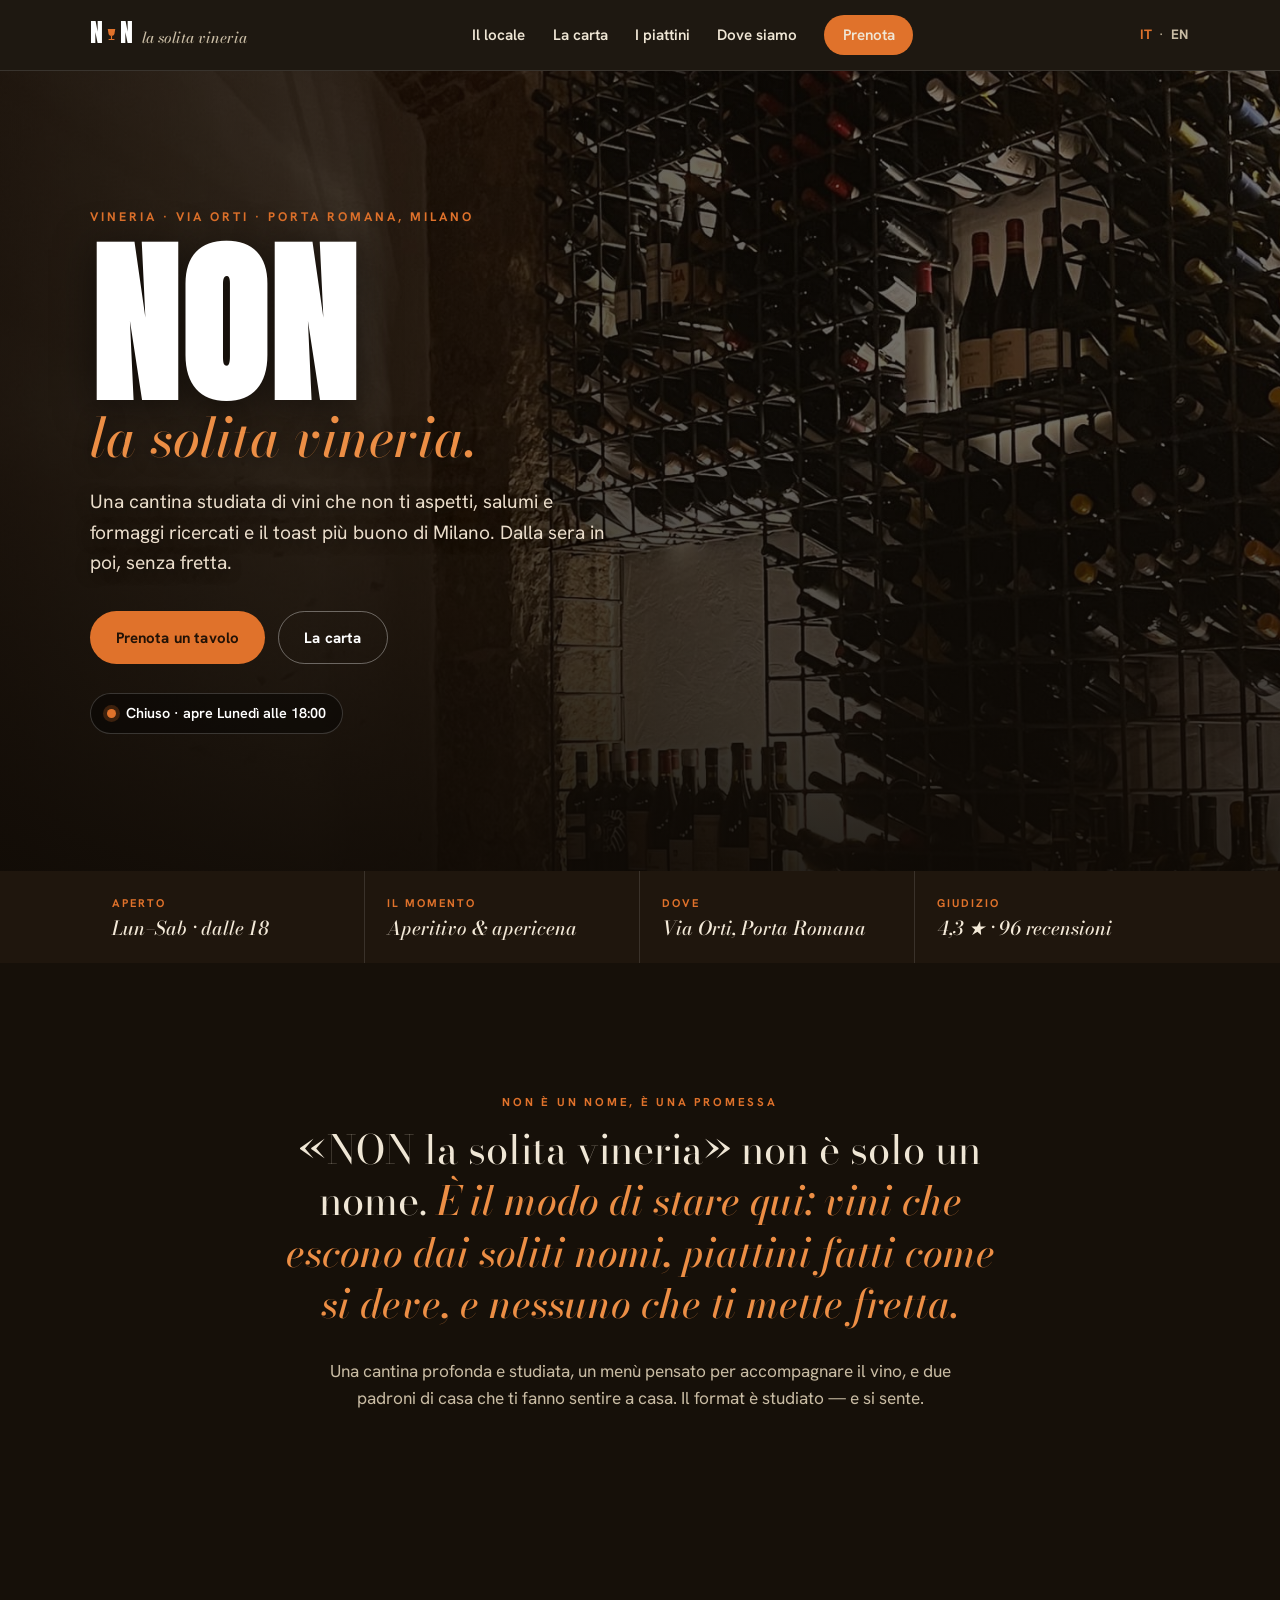
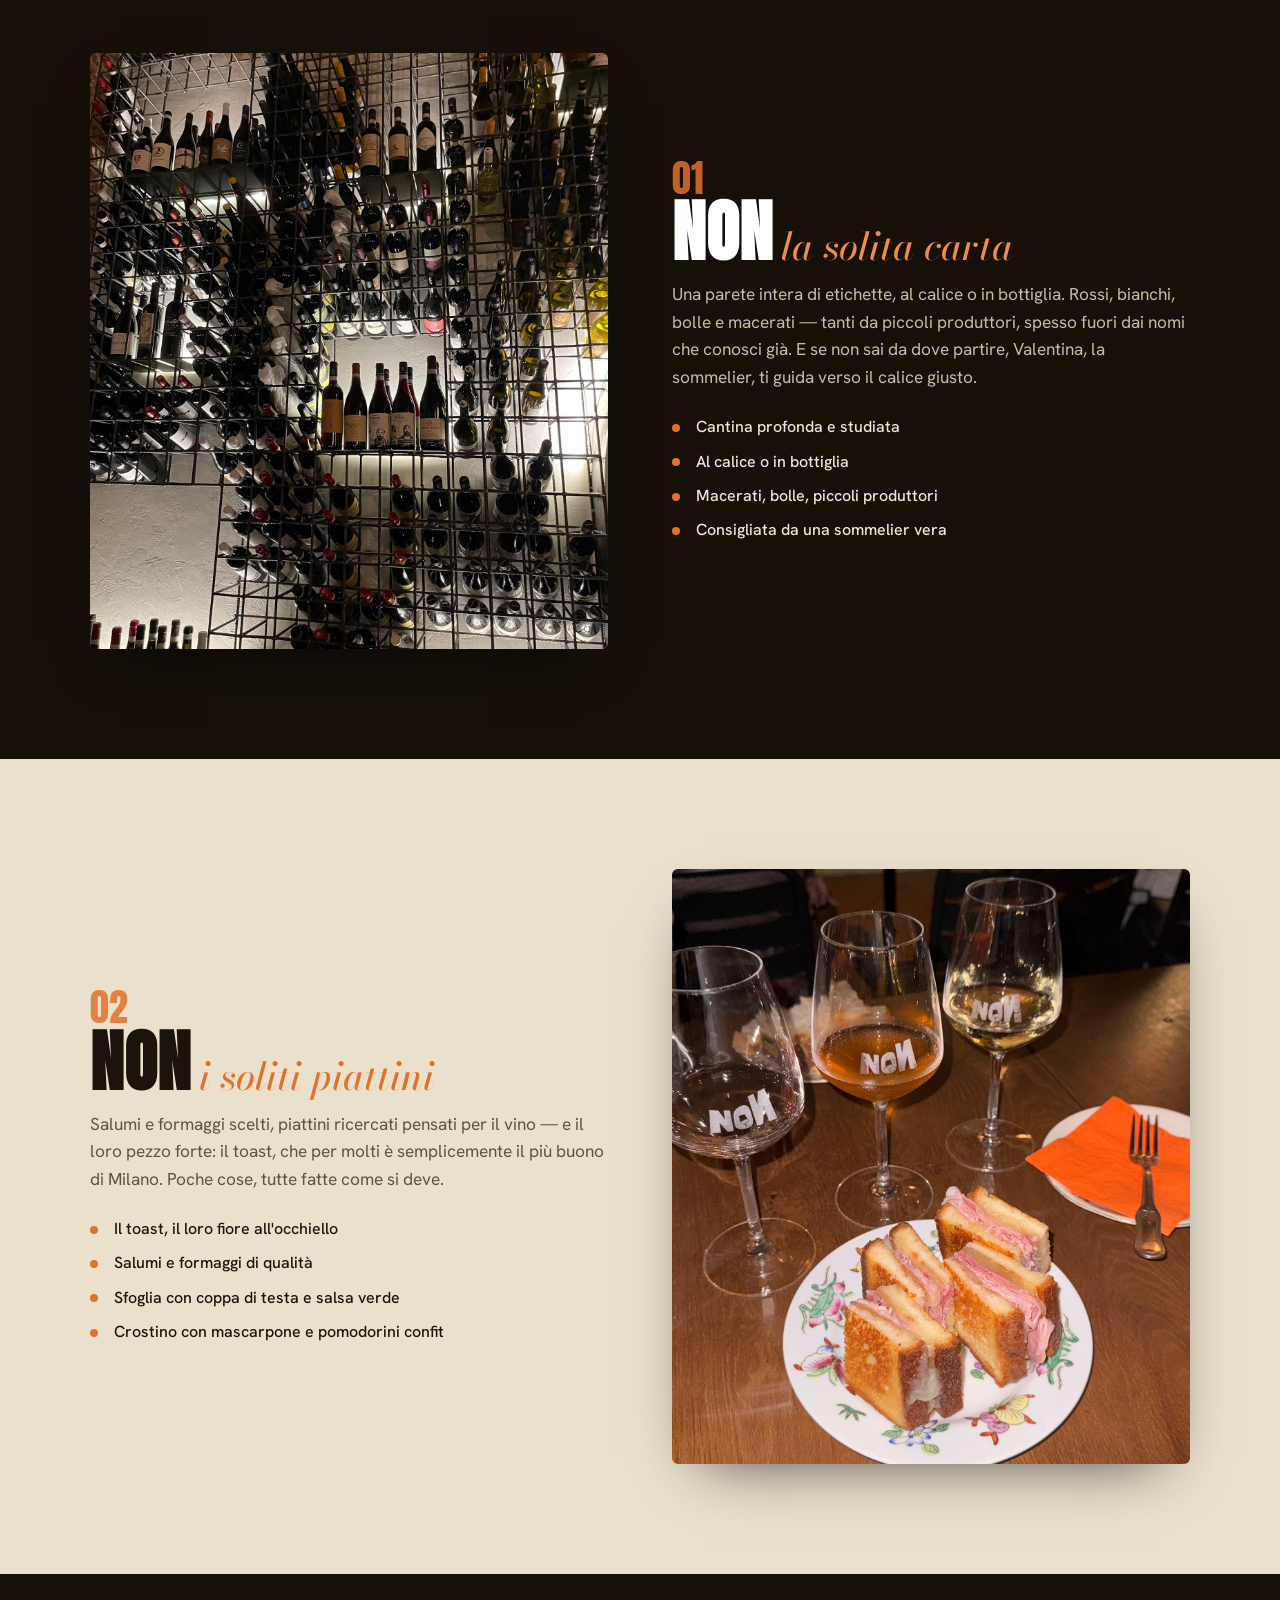
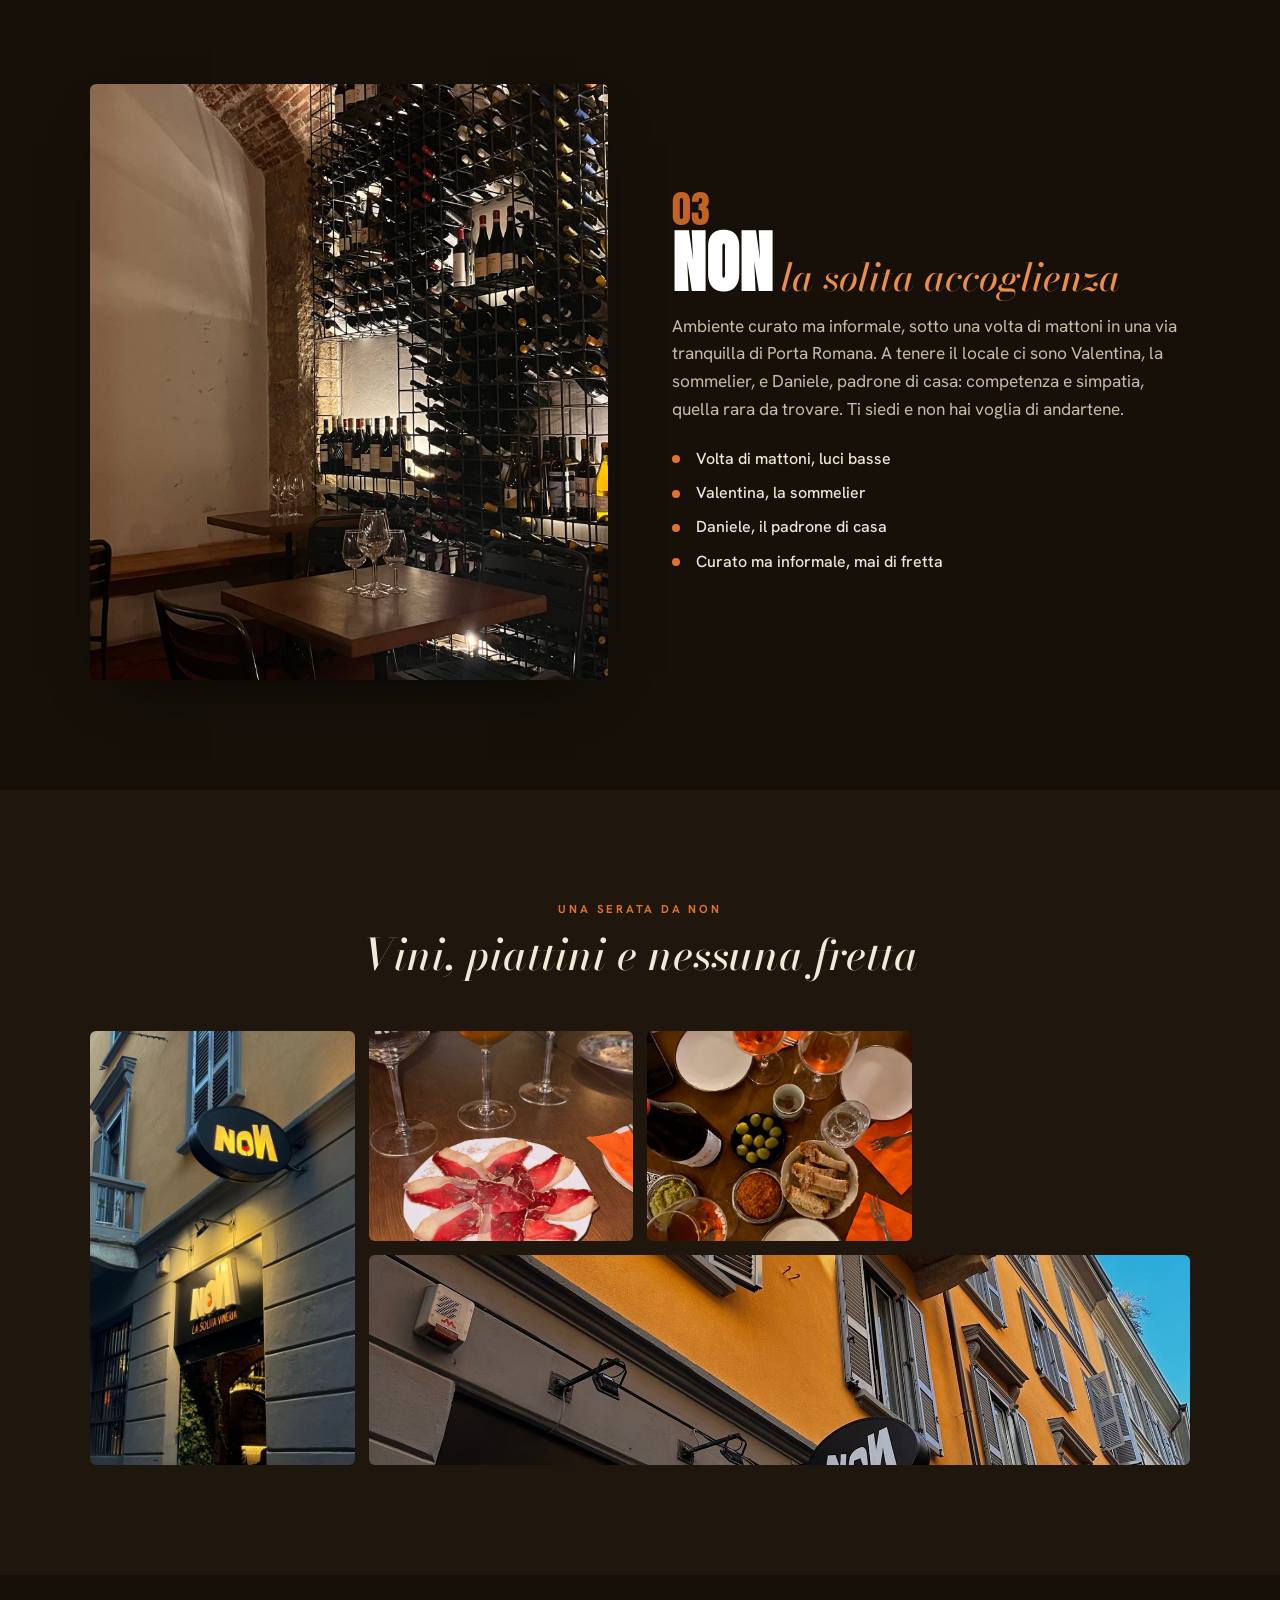
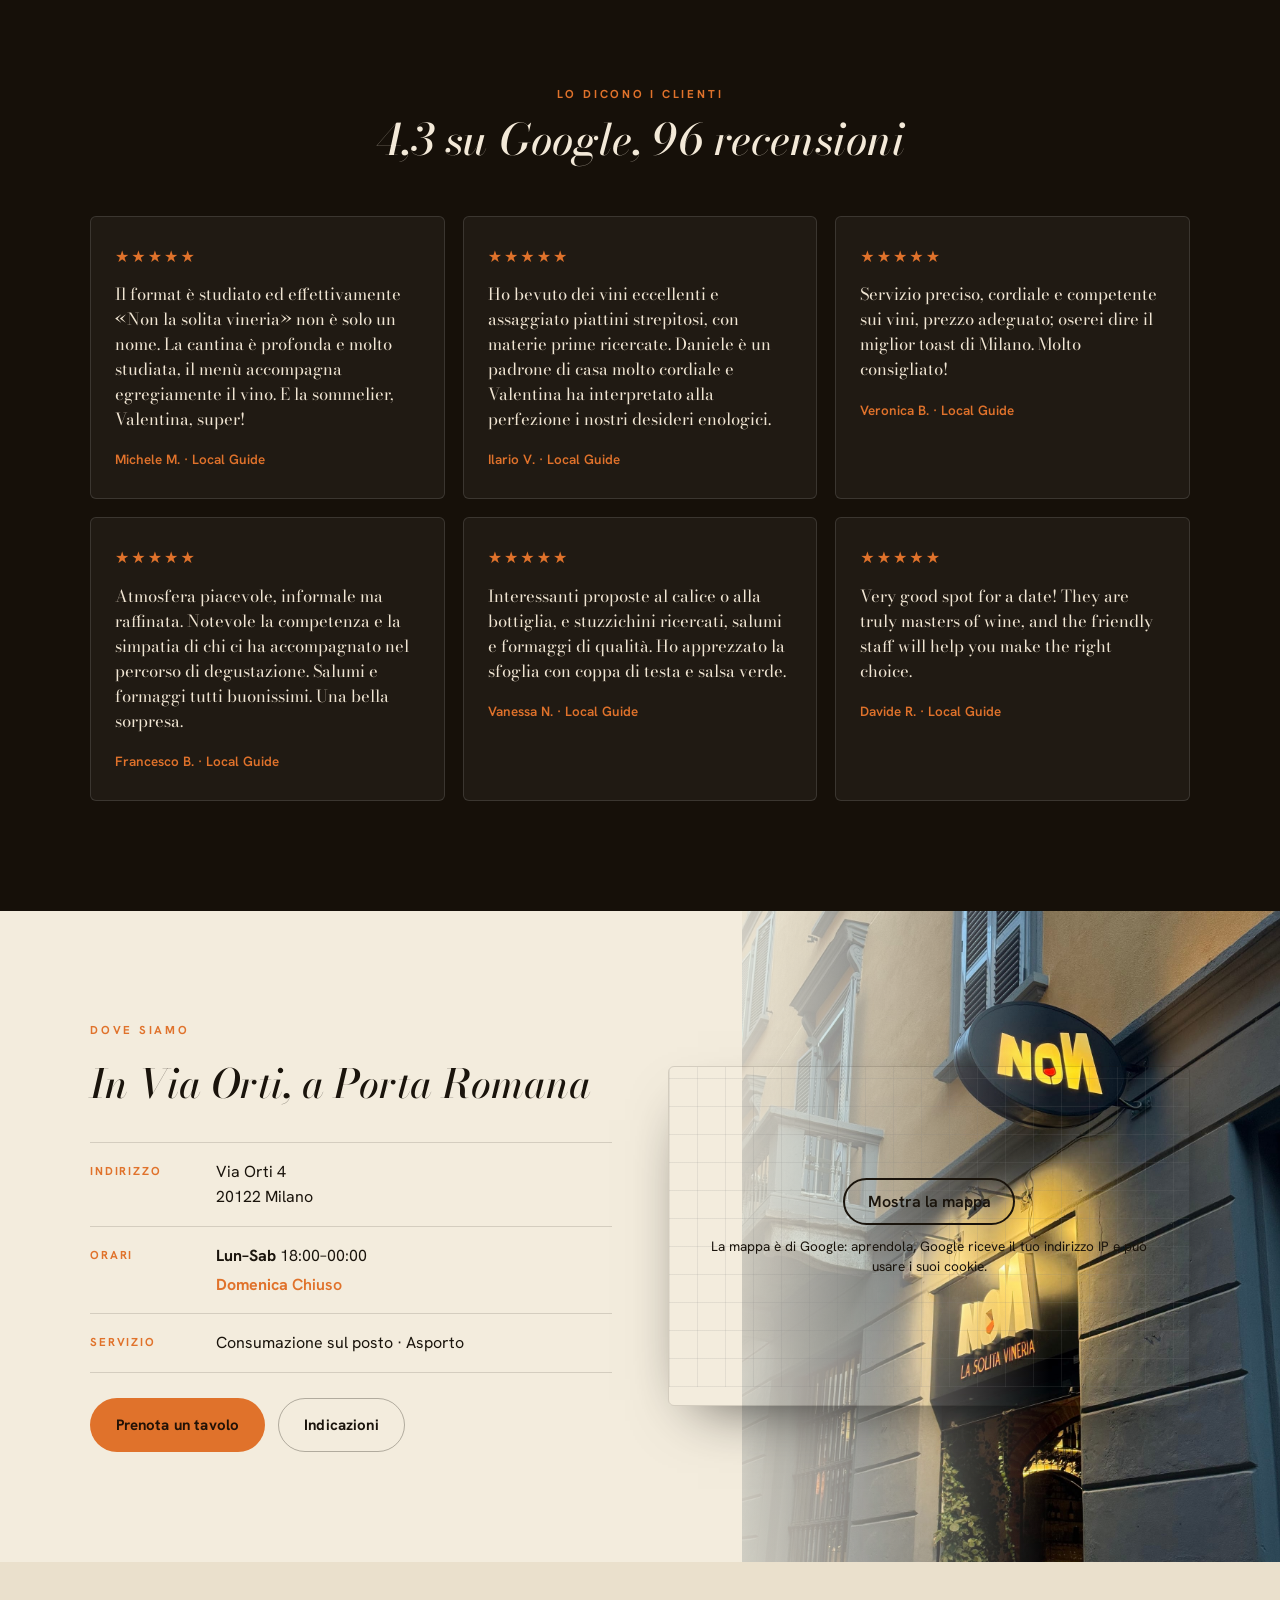
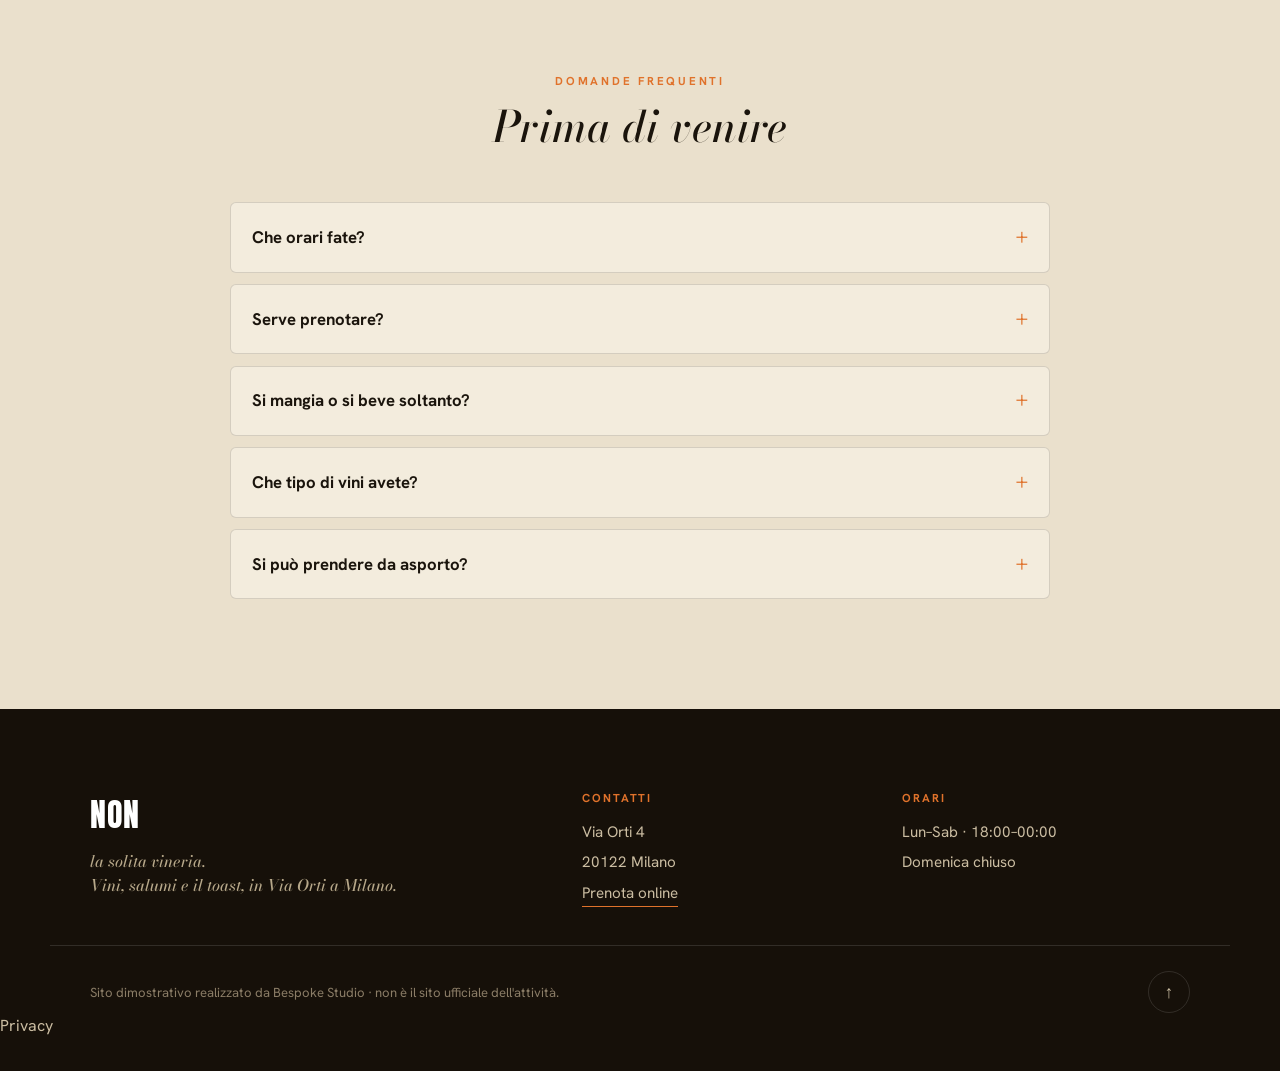
==== commit f1300881: "Privacy e pulizia: caratteri sul sito, mappa al clic, informativa, noindex - caratteri copiati nel s" ====
--- a/index.html
+++ b/index.html
@@ -3,6 +3,7 @@
 <head>
 <meta charset="UTF-8">
 <meta name="viewport" content="width=device-width, initial-scale=1.0">
+<meta name="robots" content="noindex">
 <title>NON la solita vineria — vini, salumi e il toast · Via Orti, Milano</title>
 <meta name="description" content="NON la solita vineria, in Via Orti a Milano (Porta Romana): una cantina studiata di vini al calice e in bottiglia, salumi e formaggi ricercati e il toast più buono di Milano. Aperto lun–sab dalle 18.">
 <meta property="og:title" content="NON la solita vineria — Via Orti, Milano">
@@ -13,9 +14,7 @@
 <link rel="icon" href="img/favicon.svg" type="image/svg+xml">
 <link rel="icon" href="img/favicon-32.png" sizes="32x32" type="image/png">
 <link rel="apple-touch-icon" href="img/apple-touch-icon.png">
-<link rel="preconnect" href="https://fonts.googleapis.com">
-<link rel="preconnect" href="https://fonts.gstatic.com" crossorigin>
-<link href="https://fonts.googleapis.com/css2?family=Anton&family=Bodoni+Moda:ital,opsz,wght@0,6..96,400;0,6..96,500;1,6..96,500;1,6..96,600&family=Hanken+Grotesk:wght@400;500;600;700&display=swap" rel="stylesheet">
+<link rel="stylesheet" href="fonts/fonts.css?v=1">
 <link rel="stylesheet" href="css/style.css?v=1">
 </head>
 <body>
@@ -252,7 +251,7 @@
         </div>
       </div>
       <div class="where__map reveal reveal-d1">
-        <iframe title="Mappa — NON la solita vineria, Via Orti 4, Milano" src="https://www.google.com/maps?q=Via%20Orti%204%20Milano&output=embed" loading="lazy" referrerpolicy="no-referrer-when-downgrade"></iframe>
+        <div class="mappa-clic" data-mappa-clic style="--mappa-h: 320px"><template><iframe title="Mappa — NON la solita vineria, Via Orti 4, Milano" src="https://www.google.com/maps?q=Via%20Orti%204%20Milano&output=embed" loading="lazy" referrerpolicy="no-referrer-when-downgrade"></iframe></template><div class="mappa-clic__velo"><a class="mappa-clic__btn" href="https://www.google.com/maps/dir/?api=1&destination=NON+la+solita+vineria+Via+Orti+4+Milano" target="_blank" rel="noopener">Mostra la mappa</a><p class="mappa-clic__nota">La mappa è di Google: aprendola, Google riceve il tuo indirizzo IP e può usare i suoi cookie.</p></div></div>
       </div>
     </div>
   </section>
@@ -313,6 +312,7 @@
     <p class="footer__demo" data-i18n="footer.demo">Sito dimostrativo realizzato da Bespoke Studio · non è il sito ufficiale dell'attività.</p>
     <button type="button" class="to-top" id="toTop" aria-label="Torna su" data-i18n-attr="aria-label:footer.totop">↑</button>
   </div>
+  <p class="privacy-link"><a href="privacy.html">Privacy</a></p>
 </footer>
 
 <!-- Mobile quick bar -->
@@ -335,17 +335,22 @@
     "addressLocality": "Milano",
     "addressCountry": "IT"
   },
-  "servesCuisine": ["Wine bar", "Italian"],
+  "servesCuisine": [
+    "Wine bar",
+    "Italian"
+  ],
   "priceRange": "€€",
-  "aggregateRating": {
-    "@type": "AggregateRating",
-    "ratingValue": "4.3",
-    "reviewCount": "96"
-  },
   "openingHoursSpecification": [
     {
       "@type": "OpeningHoursSpecification",
-      "dayOfWeek": ["Monday","Tuesday","Wednesday","Thursday","Friday","Saturday"],
+      "dayOfWeek": [
+        "Monday",
+        "Tuesday",
+        "Wednesday",
+        "Thursday",
+        "Friday",
+        "Saturday"
+      ],
       "opens": "18:00",
       "closes": "00:00"
     }
@@ -366,5 +371,6 @@
 }
 </script>
 <script src="js/main.js?v=1"></script>
+<script src="js/mappa-clic.js?v=1" defer></script>
 </body>
 </html>
--- a/fonts/fonts.css
+++ b/fonts/fonts.css
@@ -0,0 +1,316 @@
+/* Caratteri ospitati sul sito: nessuna richiesta a Google Fonts o Fontshare (giro privacy 1/10/2026). Licenze in LICENSE.txt. */
+/* vietnamese */
+@font-face {
+  font-family: 'Anton';
+  font-style: normal;
+  font-weight: 400;
+  font-display: swap;
+  src: url(anton-v27-1Ptgg87LROyAm3K8-C8QSw.woff2) format('woff2');
+  unicode-range: U+0102-0103, U+0110-0111, U+0128-0129, U+0168-0169, U+01A0-01A1, U+01AF-01B0, U+0300-0301, U+0303-0304, U+0308-0309, U+0323, U+0329, U+1EA0-1EF9, U+20AB;
+}
+/* latin-ext */
+@font-face {
+  font-family: 'Anton';
+  font-style: normal;
+  font-weight: 400;
+  font-display: swap;
+  src: url(anton-v27-1Ptgg87LROyAm3K9-C8QSw.woff2) format('woff2');
+  unicode-range: U+0100-02BA, U+02BD-02C5, U+02C7-02CC, U+02CE-02D7, U+02DD-02FF, U+0304, U+0308, U+0329, U+1D00-1DBF, U+1E00-1E9F, U+1EF2-1EFF, U+2020, U+20A0-20AB, U+20AD-20C0, U+2113, U+2C60-2C7F, U+A720-A7FF;
+}
+/* latin */
+@font-face {
+  font-family: 'Anton';
+  font-style: normal;
+  font-weight: 400;
+  font-display: swap;
+  src: url(anton-v27-1Ptgg87LROyAm3Kz-C8.woff2) format('woff2');
+  unicode-range: U+0000-00FF, U+0131, U+0152-0153, U+02BB-02BC, U+02C6, U+02DA, U+02DC, U+0304, U+0308, U+0329, U+2000-206F, U+20AC, U+2122, U+2191, U+2193, U+2212, U+2215, U+FEFF, U+FFFD;
+}
+/* math */
+@font-face {
+  font-family: 'Bodoni Moda';
+  font-style: italic;
+  font-weight: 500;
+  font-display: swap;
+  src: url(bodonimoda-v28-aFTS7PxzY382XsXX63LUYJSPeNbcW2BO.woff2) format('woff2');
+  unicode-range: U+0302-0303, U+0305, U+0307-0308, U+0310, U+0312, U+0315, U+031A, U+0326-0327, U+032C, U+032F-0330, U+0332-0333, U+0338, U+033A, U+0346, U+034D, U+0391-03A1, U+03A3-03A9, U+03B1-03C9, U+03D1, U+03D5-03D6, U+03F0-03F1, U+03F4-03F5, U+2016-2017, U+2034-2038, U+203C, U+2040, U+2043, U+2047, U+2050, U+2057, U+205F, U+2070-2071, U+2074-208E, U+2090-209C, U+20D0-20DC, U+20E1, U+20E5-20EF, U+2100-2112, U+2114-2115, U+2117-2121, U+2123-214F, U+2190, U+2192, U+2194-21AE, U+21B0-21E5, U+21F1-21F2, U+21F4-2211, U+2213-2214, U+2216-22FF, U+2308-230B, U+2310, U+2319, U+231C-2321, U+2336-237A, U+237C, U+2395, U+239B-23B7, U+23D0, U+23DC-23E1, U+2474-2475, U+25AF, U+25B3, U+25B7, U+25BD, U+25C1, U+25CA, U+25CC, U+25FB, U+266D-266F, U+27C0-27FF, U+2900-2AFF, U+2B0E-2B11, U+2B30-2B4C, U+2BFE, U+3030, U+FF5B, U+FF5D, U+1D400-1D7FF, U+1EE00-1EEFF;
+}
+/* symbols */
+@font-face {
+  font-family: 'Bodoni Moda';
+  font-style: italic;
+  font-weight: 500;
+  font-display: swap;
+  src: url(bodonimoda-v28-aFTS7PxzY382XsXX63LUYJSPeMTcW2BO.woff2) format('woff2');
+  unicode-range: U+0001-000C, U+000E-001F, U+007F-009F, U+20DD-20E0, U+20E2-20E4, U+2150-218F, U+2190, U+2192, U+2194-2199, U+21AF, U+21E6-21F0, U+21F3, U+2218-2219, U+2299, U+22C4-22C6, U+2300-243F, U+2440-244A, U+2460-24FF, U+25A0-27BF, U+2800-28FF, U+2921-2922, U+2981, U+29BF, U+29EB, U+2B00-2BFF, U+4DC0-4DFF, U+FFF9-FFFB, U+10140-1018E, U+10190-1019C, U+101A0, U+101D0-101FD, U+102E0-102FB, U+10E60-10E7E, U+1D2C0-1D2D3, U+1D2E0-1D37F, U+1F000-1F0FF, U+1F100-1F1AD, U+1F1E6-1F1FF, U+1F30D-1F30F, U+1F315, U+1F31C, U+1F31E, U+1F320-1F32C, U+1F336, U+1F378, U+1F37D, U+1F382, U+1F393-1F39F, U+1F3A7-1F3A8, U+1F3AC-1F3AF, U+1F3C2, U+1F3C4-1F3C6, U+1F3CA-1F3CE, U+1F3D4-1F3E0, U+1F3ED, U+1F3F1-1F3F3, U+1F3F5-1F3F7, U+1F408, U+1F415, U+1F41F, U+1F426, U+1F43F, U+1F441-1F442, U+1F444, U+1F446-1F449, U+1F44C-1F44E, U+1F453, U+1F46A, U+1F47D, U+1F4A3, U+1F4B0, U+1F4B3, U+1F4B9, U+1F4BB, U+1F4BF, U+1F4C8-1F4CB, U+1F4D6, U+1F4DA, U+1F4DF, U+1F4E3-1F4E6, U+1F4EA-1F4ED, U+1F4F7, U+1F4F9-1F4FB, U+1F4FD-1F4FE, U+1F503, U+1F507-1F50B, U+1F50D, U+1F512-1F513, U+1F53E-1F54A, U+1F54F-1F5FA, U+1F610, U+1F650-1F67F, U+1F687, U+1F68D, U+1F691, U+1F694, U+1F698, U+1F6AD, U+1F6B2, U+1F6B9-1F6BA, U+1F6BC, U+1F6C6-1F6CF, U+1F6D3-1F6D7, U+1F6E0-1F6EA, U+1F6F0-1F6F3, U+1F6F7-1F6FC, U+1F700-1F7FF, U+1F800-1F80B, U+1F810-1F847, U+1F850-1F859, U+1F860-1F887, U+1F890-1F8AD, U+1F8B0-1F8BB, U+1F8C0-1F8C1, U+1F900-1F90B, U+1F93B, U+1F946, U+1F984, U+1F996, U+1F9E9, U+1FA00-1FA6F, U+1FA70-1FA7C, U+1FA80-1FA89, U+1FA8F-1FAC6, U+1FACE-1FADC, U+1FADF-1FAE9, U+1FAF0-1FAF8, U+1FB00-1FBFF;
+}
+/* latin-ext */
+@font-face {
+  font-family: 'Bodoni Moda';
+  font-style: italic;
+  font-weight: 500;
+  font-display: swap;
+  src: url(bodonimoda-v28-aFTS7PxzY382XsXX63LUYJSPeKTcW2BO.woff2) format('woff2');
+  unicode-range: U+0100-02BA, U+02BD-02C5, U+02C7-02CC, U+02CE-02D7, U+02DD-02FF, U+0304, U+0308, U+0329, U+1D00-1DBF, U+1E00-1E9F, U+1EF2-1EFF, U+2020, U+20A0-20AB, U+20AD-20C0, U+2113, U+2C60-2C7F, U+A720-A7FF;
+}
+/* latin */
+@font-face {
+  font-family: 'Bodoni Moda';
+  font-style: italic;
+  font-weight: 500;
+  font-display: swap;
+  src: url(bodonimoda-v28-aFTS7PxzY382XsXX63LUYJSPeKrcWw.woff2) format('woff2');
+  unicode-range: U+0000-00FF, U+0131, U+0152-0153, U+02BB-02BC, U+02C6, U+02DA, U+02DC, U+0304, U+0308, U+0329, U+2000-206F, U+20AC, U+2122, U+2191, U+2193, U+2212, U+2215, U+FEFF, U+FFFD;
+}
+/* math */
+@font-face {
+  font-family: 'Bodoni Moda';
+  font-style: italic;
+  font-weight: 600;
+  font-display: swap;
+  src: url(bodonimoda-v28-aFTS7PxzY382XsXX63LUYJSPeNbcW2BO.woff2) format('woff2');
+  unicode-range: U+0302-0303, U+0305, U+0307-0308, U+0310, U+0312, U+0315, U+031A, U+0326-0327, U+032C, U+032F-0330, U+0332-0333, U+0338, U+033A, U+0346, U+034D, U+0391-03A1, U+03A3-03A9, U+03B1-03C9, U+03D1, U+03D5-03D6, U+03F0-03F1, U+03F4-03F5, U+2016-2017, U+2034-2038, U+203C, U+2040, U+2043, U+2047, U+2050, U+2057, U+205F, U+2070-2071, U+2074-208E, U+2090-209C, U+20D0-20DC, U+20E1, U+20E5-20EF, U+2100-2112, U+2114-2115, U+2117-2121, U+2123-214F, U+2190, U+2192, U+2194-21AE, U+21B0-21E5, U+21F1-21F2, U+21F4-2211, U+2213-2214, U+2216-22FF, U+2308-230B, U+2310, U+2319, U+231C-2321, U+2336-237A, U+237C, U+2395, U+239B-23B7, U+23D0, U+23DC-23E1, U+2474-2475, U+25AF, U+25B3, U+25B7, U+25BD, U+25C1, U+25CA, U+25CC, U+25FB, U+266D-266F, U+27C0-27FF, U+2900-2AFF, U+2B0E-2B11, U+2B30-2B4C, U+2BFE, U+3030, U+FF5B, U+FF5D, U+1D400-1D7FF, U+1EE00-1EEFF;
+}
+/* symbols */
+@font-face {
+  font-family: 'Bodoni Moda';
+  font-style: italic;
+  font-weight: 600;
+  font-display: swap;
+  src: url(bodonimoda-v28-aFTS7PxzY382XsXX63LUYJSPeMTcW2BO.woff2) format('woff2');
+  unicode-range: U+0001-000C, U+000E-001F, U+007F-009F, U+20DD-20E0, U+20E2-20E4, U+2150-218F, U+2190, U+2192, U+2194-2199, U+21AF, U+21E6-21F0, U+21F3, U+2218-2219, U+2299, U+22C4-22C6, U+2300-243F, U+2440-244A, U+2460-24FF, U+25A0-27BF, U+2800-28FF, U+2921-2922, U+2981, U+29BF, U+29EB, U+2B00-2BFF, U+4DC0-4DFF, U+FFF9-FFFB, U+10140-1018E, U+10190-1019C, U+101A0, U+101D0-101FD, U+102E0-102FB, U+10E60-10E7E, U+1D2C0-1D2D3, U+1D2E0-1D37F, U+1F000-1F0FF, U+1F100-1F1AD, U+1F1E6-1F1FF, U+1F30D-1F30F, U+1F315, U+1F31C, U+1F31E, U+1F320-1F32C, U+1F336, U+1F378, U+1F37D, U+1F382, U+1F393-1F39F, U+1F3A7-1F3A8, U+1F3AC-1F3AF, U+1F3C2, U+1F3C4-1F3C6, U+1F3CA-1F3CE, U+1F3D4-1F3E0, U+1F3ED, U+1F3F1-1F3F3, U+1F3F5-1F3F7, U+1F408, U+1F415, U+1F41F, U+1F426, U+1F43F, U+1F441-1F442, U+1F444, U+1F446-1F449, U+1F44C-1F44E, U+1F453, U+1F46A, U+1F47D, U+1F4A3, U+1F4B0, U+1F4B3, U+1F4B9, U+1F4BB, U+1F4BF, U+1F4C8-1F4CB, U+1F4D6, U+1F4DA, U+1F4DF, U+1F4E3-1F4E6, U+1F4EA-1F4ED, U+1F4F7, U+1F4F9-1F4FB, U+1F4FD-1F4FE, U+1F503, U+1F507-1F50B, U+1F50D, U+1F512-1F513, U+1F53E-1F54A, U+1F54F-1F5FA, U+1F610, U+1F650-1F67F, U+1F687, U+1F68D, U+1F691, U+1F694, U+1F698, U+1F6AD, U+1F6B2, U+1F6B9-1F6BA, U+1F6BC, U+1F6C6-1F6CF, U+1F6D3-1F6D7, U+1F6E0-1F6EA, U+1F6F0-1F6F3, U+1F6F7-1F6FC, U+1F700-1F7FF, U+1F800-1F80B, U+1F810-1F847, U+1F850-1F859, U+1F860-1F887, U+1F890-1F8AD, U+1F8B0-1F8BB, U+1F8C0-1F8C1, U+1F900-1F90B, U+1F93B, U+1F946, U+1F984, U+1F996, U+1F9E9, U+1FA00-1FA6F, U+1FA70-1FA7C, U+1FA80-1FA89, U+1FA8F-1FAC6, U+1FACE-1FADC, U+1FADF-1FAE9, U+1FAF0-1FAF8, U+1FB00-1FBFF;
+}
+/* latin-ext */
+@font-face {
+  font-family: 'Bodoni Moda';
+  font-style: italic;
+  font-weight: 600;
+  font-display: swap;
+  src: url(bodonimoda-v28-aFTS7PxzY382XsXX63LUYJSPeKTcW2BO.woff2) format('woff2');
+  unicode-range: U+0100-02BA, U+02BD-02C5, U+02C7-02CC, U+02CE-02D7, U+02DD-02FF, U+0304, U+0308, U+0329, U+1D00-1DBF, U+1E00-1E9F, U+1EF2-1EFF, U+2020, U+20A0-20AB, U+20AD-20C0, U+2113, U+2C60-2C7F, U+A720-A7FF;
+}
+/* latin */
+@font-face {
+  font-family: 'Bodoni Moda';
+  font-style: italic;
+  font-weight: 600;
+  font-display: swap;
+  src: url(bodonimoda-v28-aFTS7PxzY382XsXX63LUYJSPeKrcWw.woff2) format('woff2');
+  unicode-range: U+0000-00FF, U+0131, U+0152-0153, U+02BB-02BC, U+02C6, U+02DA, U+02DC, U+0304, U+0308, U+0329, U+2000-206F, U+20AC, U+2122, U+2191, U+2193, U+2212, U+2215, U+FEFF, U+FFFD;
+}
+/* math */
+@font-face {
+  font-family: 'Bodoni Moda';
+  font-style: normal;
+  font-weight: 400;
+  font-display: swap;
+  src: url(bodonimoda-v28-aFTQ7PxzY382XsXX63LUYJT2SKjEXw.woff2) format('woff2');
+  unicode-range: U+0302-0303, U+0305, U+0307-0308, U+0310, U+0312, U+0315, U+031A, U+0326-0327, U+032C, U+032F-0330, U+0332-0333, U+0338, U+033A, U+0346, U+034D, U+0391-03A1, U+03A3-03A9, U+03B1-03C9, U+03D1, U+03D5-03D6, U+03F0-03F1, U+03F4-03F5, U+2016-2017, U+2034-2038, U+203C, U+2040, U+2043, U+2047, U+2050, U+2057, U+205F, U+2070-2071, U+2074-208E, U+2090-209C, U+20D0-20DC, U+20E1, U+20E5-20EF, U+2100-2112, U+2114-2115, U+2117-2121, U+2123-214F, U+2190, U+2192, U+2194-21AE, U+21B0-21E5, U+21F1-21F2, U+21F4-2211, U+2213-2214, U+2216-22FF, U+2308-230B, U+2310, U+2319, U+231C-2321, U+2336-237A, U+237C, U+2395, U+239B-23B7, U+23D0, U+23DC-23E1, U+2474-2475, U+25AF, U+25B3, U+25B7, U+25BD, U+25C1, U+25CA, U+25CC, U+25FB, U+266D-266F, U+27C0-27FF, U+2900-2AFF, U+2B0E-2B11, U+2B30-2B4C, U+2BFE, U+3030, U+FF5B, U+FF5D, U+1D400-1D7FF, U+1EE00-1EEFF;
+}
+/* symbols */
+@font-face {
+  font-family: 'Bodoni Moda';
+  font-style: normal;
+  font-weight: 400;
+  font-display: swap;
+  src: url(bodonimoda-v28-aFTQ7PxzY382XsXX63LUYJTkSKjEXw.woff2) format('woff2');
+  unicode-range: U+0001-000C, U+000E-001F, U+007F-009F, U+20DD-20E0, U+20E2-20E4, U+2150-218F, U+2190, U+2192, U+2194-2199, U+21AF, U+21E6-21F0, U+21F3, U+2218-2219, U+2299, U+22C4-22C6, U+2300-243F, U+2440-244A, U+2460-24FF, U+25A0-27BF, U+2800-28FF, U+2921-2922, U+2981, U+29BF, U+29EB, U+2B00-2BFF, U+4DC0-4DFF, U+FFF9-FFFB, U+10140-1018E, U+10190-1019C, U+101A0, U+101D0-101FD, U+102E0-102FB, U+10E60-10E7E, U+1D2C0-1D2D3, U+1D2E0-1D37F, U+1F000-1F0FF, U+1F100-1F1AD, U+1F1E6-1F1FF, U+1F30D-1F30F, U+1F315, U+1F31C, U+1F31E, U+1F320-1F32C, U+1F336, U+1F378, U+1F37D, U+1F382, U+1F393-1F39F, U+1F3A7-1F3A8, U+1F3AC-1F3AF, U+1F3C2, U+1F3C4-1F3C6, U+1F3CA-1F3CE, U+1F3D4-1F3E0, U+1F3ED, U+1F3F1-1F3F3, U+1F3F5-1F3F7, U+1F408, U+1F415, U+1F41F, U+1F426, U+1F43F, U+1F441-1F442, U+1F444, U+1F446-1F449, U+1F44C-1F44E, U+1F453, U+1F46A, U+1F47D, U+1F4A3, U+1F4B0, U+1F4B3, U+1F4B9, U+1F4BB, U+1F4BF, U+1F4C8-1F4CB, U+1F4D6, U+1F4DA, U+1F4DF, U+1F4E3-1F4E6, U+1F4EA-1F4ED, U+1F4F7, U+1F4F9-1F4FB, U+1F4FD-1F4FE, U+1F503, U+1F507-1F50B, U+1F50D, U+1F512-1F513, U+1F53E-1F54A, U+1F54F-1F5FA, U+1F610, U+1F650-1F67F, U+1F687, U+1F68D, U+1F691, U+1F694, U+1F698, U+1F6AD, U+1F6B2, U+1F6B9-1F6BA, U+1F6BC, U+1F6C6-1F6CF, U+1F6D3-1F6D7, U+1F6E0-1F6EA, U+1F6F0-1F6F3, U+1F6F7-1F6FC, U+1F700-1F7FF, U+1F800-1F80B, U+1F810-1F847, U+1F850-1F859, U+1F860-1F887, U+1F890-1F8AD, U+1F8B0-1F8BB, U+1F8C0-1F8C1, U+1F900-1F90B, U+1F93B, U+1F946, U+1F984, U+1F996, U+1F9E9, U+1FA00-1FA6F, U+1FA70-1FA7C, U+1FA80-1FA89, U+1FA8F-1FAC6, U+1FACE-1FADC, U+1FADF-1FAE9, U+1FAF0-1FAF8, U+1FB00-1FBFF;
+}
+/* latin-ext */
+@font-face {
+  font-family: 'Bodoni Moda';
+  font-style: normal;
+  font-weight: 400;
+  font-display: swap;
+  src: url(bodonimoda-v28-aFTQ7PxzY382XsXX63LUYJSESKjEXw.woff2) format('woff2');
+  unicode-range: U+0100-02BA, U+02BD-02C5, U+02C7-02CC, U+02CE-02D7, U+02DD-02FF, U+0304, U+0308, U+0329, U+1D00-1DBF, U+1E00-1E9F, U+1EF2-1EFF, U+2020, U+20A0-20AB, U+20AD-20C0, U+2113, U+2C60-2C7F, U+A720-A7FF;
+}
+/* latin */
+@font-face {
+  font-family: 'Bodoni Moda';
+  font-style: normal;
+  font-weight: 400;
+  font-display: swap;
+  src: url(bodonimoda-v28-aFTQ7PxzY382XsXX63LUYJSKSKg.woff2) format('woff2');
+  unicode-range: U+0000-00FF, U+0131, U+0152-0153, U+02BB-02BC, U+02C6, U+02DA, U+02DC, U+0304, U+0308, U+0329, U+2000-206F, U+20AC, U+2122, U+2191, U+2193, U+2212, U+2215, U+FEFF, U+FFFD;
+}
+/* math */
+@font-face {
+  font-family: 'Bodoni Moda';
+  font-style: normal;
+  font-weight: 500;
+  font-display: swap;
+  src: url(bodonimoda-v28-aFTQ7PxzY382XsXX63LUYJT2SKjEXw.woff2) format('woff2');
+  unicode-range: U+0302-0303, U+0305, U+0307-0308, U+0310, U+0312, U+0315, U+031A, U+0326-0327, U+032C, U+032F-0330, U+0332-0333, U+0338, U+033A, U+0346, U+034D, U+0391-03A1, U+03A3-03A9, U+03B1-03C9, U+03D1, U+03D5-03D6, U+03F0-03F1, U+03F4-03F5, U+2016-2017, U+2034-2038, U+203C, U+2040, U+2043, U+2047, U+2050, U+2057, U+205F, U+2070-2071, U+2074-208E, U+2090-209C, U+20D0-20DC, U+20E1, U+20E5-20EF, U+2100-2112, U+2114-2115, U+2117-2121, U+2123-214F, U+2190, U+2192, U+2194-21AE, U+21B0-21E5, U+21F1-21F2, U+21F4-2211, U+2213-2214, U+2216-22FF, U+2308-230B, U+2310, U+2319, U+231C-2321, U+2336-237A, U+237C, U+2395, U+239B-23B7, U+23D0, U+23DC-23E1, U+2474-2475, U+25AF, U+25B3, U+25B7, U+25BD, U+25C1, U+25CA, U+25CC, U+25FB, U+266D-266F, U+27C0-27FF, U+2900-2AFF, U+2B0E-2B11, U+2B30-2B4C, U+2BFE, U+3030, U+FF5B, U+FF5D, U+1D400-1D7FF, U+1EE00-1EEFF;
+}
+/* symbols */
+@font-face {
+  font-family: 'Bodoni Moda';
+  font-style: normal;
+  font-weight: 500;
+  font-display: swap;
+  src: url(bodonimoda-v28-aFTQ7PxzY382XsXX63LUYJTkSKjEXw.woff2) format('woff2');
+  unicode-range: U+0001-000C, U+000E-001F, U+007F-009F, U+20DD-20E0, U+20E2-20E4, U+2150-218F, U+2190, U+2192, U+2194-2199, U+21AF, U+21E6-21F0, U+21F3, U+2218-2219, U+2299, U+22C4-22C6, U+2300-243F, U+2440-244A, U+2460-24FF, U+25A0-27BF, U+2800-28FF, U+2921-2922, U+2981, U+29BF, U+29EB, U+2B00-2BFF, U+4DC0-4DFF, U+FFF9-FFFB, U+10140-1018E, U+10190-1019C, U+101A0, U+101D0-101FD, U+102E0-102FB, U+10E60-10E7E, U+1D2C0-1D2D3, U+1D2E0-1D37F, U+1F000-1F0FF, U+1F100-1F1AD, U+1F1E6-1F1FF, U+1F30D-1F30F, U+1F315, U+1F31C, U+1F31E, U+1F320-1F32C, U+1F336, U+1F378, U+1F37D, U+1F382, U+1F393-1F39F, U+1F3A7-1F3A8, U+1F3AC-1F3AF, U+1F3C2, U+1F3C4-1F3C6, U+1F3CA-1F3CE, U+1F3D4-1F3E0, U+1F3ED, U+1F3F1-1F3F3, U+1F3F5-1F3F7, U+1F408, U+1F415, U+1F41F, U+1F426, U+1F43F, U+1F441-1F442, U+1F444, U+1F446-1F449, U+1F44C-1F44E, U+1F453, U+1F46A, U+1F47D, U+1F4A3, U+1F4B0, U+1F4B3, U+1F4B9, U+1F4BB, U+1F4BF, U+1F4C8-1F4CB, U+1F4D6, U+1F4DA, U+1F4DF, U+1F4E3-1F4E6, U+1F4EA-1F4ED, U+1F4F7, U+1F4F9-1F4FB, U+1F4FD-1F4FE, U+1F503, U+1F507-1F50B, U+1F50D, U+1F512-1F513, U+1F53E-1F54A, U+1F54F-1F5FA, U+1F610, U+1F650-1F67F, U+1F687, U+1F68D, U+1F691, U+1F694, U+1F698, U+1F6AD, U+1F6B2, U+1F6B9-1F6BA, U+1F6BC, U+1F6C6-1F6CF, U+1F6D3-1F6D7, U+1F6E0-1F6EA, U+1F6F0-1F6F3, U+1F6F7-1F6FC, U+1F700-1F7FF, U+1F800-1F80B, U+1F810-1F847, U+1F850-1F859, U+1F860-1F887, U+1F890-1F8AD, U+1F8B0-1F8BB, U+1F8C0-1F8C1, U+1F900-1F90B, U+1F93B, U+1F946, U+1F984, U+1F996, U+1F9E9, U+1FA00-1FA6F, U+1FA70-1FA7C, U+1FA80-1FA89, U+1FA8F-1FAC6, U+1FACE-1FADC, U+1FADF-1FAE9, U+1FAF0-1FAF8, U+1FB00-1FBFF;
+}
+/* latin-ext */
+@font-face {
+  font-family: 'Bodoni Moda';
+  font-style: normal;
+  font-weight: 500;
+  font-display: swap;
+  src: url(bodonimoda-v28-aFTQ7PxzY382XsXX63LUYJSESKjEXw.woff2) format('woff2');
+  unicode-range: U+0100-02BA, U+02BD-02C5, U+02C7-02CC, U+02CE-02D7, U+02DD-02FF, U+0304, U+0308, U+0329, U+1D00-1DBF, U+1E00-1E9F, U+1EF2-1EFF, U+2020, U+20A0-20AB, U+20AD-20C0, U+2113, U+2C60-2C7F, U+A720-A7FF;
+}
+/* latin */
+@font-face {
+  font-family: 'Bodoni Moda';
+  font-style: normal;
+  font-weight: 500;
+  font-display: swap;
+  src: url(bodonimoda-v28-aFTQ7PxzY382XsXX63LUYJSKSKg.woff2) format('woff2');
+  unicode-range: U+0000-00FF, U+0131, U+0152-0153, U+02BB-02BC, U+02C6, U+02DA, U+02DC, U+0304, U+0308, U+0329, U+2000-206F, U+20AC, U+2122, U+2191, U+2193, U+2212, U+2215, U+FEFF, U+FFFD;
+}
+/* cyrillic-ext */
+@font-face {
+  font-family: 'Hanken Grotesk';
+  font-style: normal;
+  font-weight: 400;
+  font-display: swap;
+  src: url(hankengrotesk-v12-ieVn2YZDLWuGJpnzaiwFXS9tYtpQ59CjCQ.woff2) format('woff2');
+  unicode-range: U+0460-052F, U+1C80-1C8A, U+20B4, U+2DE0-2DFF, U+A640-A69F, U+FE2E-FE2F;
+}
+/* vietnamese */
+@font-face {
+  font-family: 'Hanken Grotesk';
+  font-style: normal;
+  font-weight: 400;
+  font-display: swap;
+  src: url(hankengrotesk-v12-ieVn2YZDLWuGJpnzaiwFXS9tYtpS59CjCQ.woff2) format('woff2');
+  unicode-range: U+0102-0103, U+0110-0111, U+0128-0129, U+0168-0169, U+01A0-01A1, U+01AF-01B0, U+0300-0301, U+0303-0304, U+0308-0309, U+0323, U+0329, U+1EA0-1EF9, U+20AB;
+}
+/* latin-ext */
+@font-face {
+  font-family: 'Hanken Grotesk';
+  font-style: normal;
+  font-weight: 400;
+  font-display: swap;
+  src: url(hankengrotesk-v12-ieVn2YZDLWuGJpnzaiwFXS9tYtpT59CjCQ.woff2) format('woff2');
+  unicode-range: U+0100-02BA, U+02BD-02C5, U+02C7-02CC, U+02CE-02D7, U+02DD-02FF, U+0304, U+0308, U+0329, U+1D00-1DBF, U+1E00-1E9F, U+1EF2-1EFF, U+2020, U+20A0-20AB, U+20AD-20C0, U+2113, U+2C60-2C7F, U+A720-A7FF;
+}
+/* latin */
+@font-face {
+  font-family: 'Hanken Grotesk';
+  font-style: normal;
+  font-weight: 400;
+  font-display: swap;
+  src: url(hankengrotesk-v12-ieVn2YZDLWuGJpnzaiwFXS9tYtpd59A.woff2) format('woff2');
+  unicode-range: U+0000-00FF, U+0131, U+0152-0153, U+02BB-02BC, U+02C6, U+02DA, U+02DC, U+0304, U+0308, U+0329, U+2000-206F, U+20AC, U+2122, U+2191, U+2193, U+2212, U+2215, U+FEFF, U+FFFD;
+}
+/* cyrillic-ext */
+@font-face {
+  font-family: 'Hanken Grotesk';
+  font-style: normal;
+  font-weight: 500;
+  font-display: swap;
+  src: url(hankengrotesk-v12-ieVn2YZDLWuGJpnzaiwFXS9tYtpQ59CjCQ.woff2) format('woff2');
+  unicode-range: U+0460-052F, U+1C80-1C8A, U+20B4, U+2DE0-2DFF, U+A640-A69F, U+FE2E-FE2F;
+}
+/* vietnamese */
+@font-face {
+  font-family: 'Hanken Grotesk';
+  font-style: normal;
+  font-weight: 500;
+  font-display: swap;
+  src: url(hankengrotesk-v12-ieVn2YZDLWuGJpnzaiwFXS9tYtpS59CjCQ.woff2) format('woff2');
+  unicode-range: U+0102-0103, U+0110-0111, U+0128-0129, U+0168-0169, U+01A0-01A1, U+01AF-01B0, U+0300-0301, U+0303-0304, U+0308-0309, U+0323, U+0329, U+1EA0-1EF9, U+20AB;
+}
+/* latin-ext */
+@font-face {
+  font-family: 'Hanken Grotesk';
+  font-style: normal;
+  font-weight: 500;
+  font-display: swap;
+  src: url(hankengrotesk-v12-ieVn2YZDLWuGJpnzaiwFXS9tYtpT59CjCQ.woff2) format('woff2');
+  unicode-range: U+0100-02BA, U+02BD-02C5, U+02C7-02CC, U+02CE-02D7, U+02DD-02FF, U+0304, U+0308, U+0329, U+1D00-1DBF, U+1E00-1E9F, U+1EF2-1EFF, U+2020, U+20A0-20AB, U+20AD-20C0, U+2113, U+2C60-2C7F, U+A720-A7FF;
+}
+/* latin */
+@font-face {
+  font-family: 'Hanken Grotesk';
+  font-style: normal;
+  font-weight: 500;
+  font-display: swap;
+  src: url(hankengrotesk-v12-ieVn2YZDLWuGJpnzaiwFXS9tYtpd59A.woff2) format('woff2');
+  unicode-range: U+0000-00FF, U+0131, U+0152-0153, U+02BB-02BC, U+02C6, U+02DA, U+02DC, U+0304, U+0308, U+0329, U+2000-206F, U+20AC, U+2122, U+2191, U+2193, U+2212, U+2215, U+FEFF, U+FFFD;
+}
+/* cyrillic-ext */
+@font-face {
+  font-family: 'Hanken Grotesk';
+  font-style: normal;
+  font-weight: 600;
+  font-display: swap;
+  src: url(hankengrotesk-v12-ieVn2YZDLWuGJpnzaiwFXS9tYtpQ59CjCQ.woff2) format('woff2');
+  unicode-range: U+0460-052F, U+1C80-1C8A, U+20B4, U+2DE0-2DFF, U+A640-A69F, U+FE2E-FE2F;
+}
+/* vietnamese */
+@font-face {
+  font-family: 'Hanken Grotesk';
+  font-style: normal;
+  font-weight: 600;
+  font-display: swap;
+  src: url(hankengrotesk-v12-ieVn2YZDLWuGJpnzaiwFXS9tYtpS59CjCQ.woff2) format('woff2');
+  unicode-range: U+0102-0103, U+0110-0111, U+0128-0129, U+0168-0169, U+01A0-01A1, U+01AF-01B0, U+0300-0301, U+0303-0304, U+0308-0309, U+0323, U+0329, U+1EA0-1EF9, U+20AB;
+}
+/* latin-ext */
+@font-face {
+  font-family: 'Hanken Grotesk';
+  font-style: normal;
+  font-weight: 600;
+  font-display: swap;
+  src: url(hankengrotesk-v12-ieVn2YZDLWuGJpnzaiwFXS9tYtpT59CjCQ.woff2) format('woff2');
+  unicode-range: U+0100-02BA, U+02BD-02C5, U+02C7-02CC, U+02CE-02D7, U+02DD-02FF, U+0304, U+0308, U+0329, U+1D00-1DBF, U+1E00-1E9F, U+1EF2-1EFF, U+2020, U+20A0-20AB, U+20AD-20C0, U+2113, U+2C60-2C7F, U+A720-A7FF;
+}
+/* latin */
+@font-face {
+  font-family: 'Hanken Grotesk';
+  font-style: normal;
+  font-weight: 600;
+  font-display: swap;
+  src: url(hankengrotesk-v12-ieVn2YZDLWuGJpnzaiwFXS9tYtpd59A.woff2) format('woff2');
+  unicode-range: U+0000-00FF, U+0131, U+0152-0153, U+02BB-02BC, U+02C6, U+02DA, U+02DC, U+0304, U+0308, U+0329, U+2000-206F, U+20AC, U+2122, U+2191, U+2193, U+2212, U+2215, U+FEFF, U+FFFD;
+}
+/* cyrillic-ext */
+@font-face {
+  font-family: 'Hanken Grotesk';
+  font-style: normal;
+  font-weight: 700;
+  font-display: swap;
+  src: url(hankengrotesk-v12-ieVn2YZDLWuGJpnzaiwFXS9tYtpQ59CjCQ.woff2) format('woff2');
+  unicode-range: U+0460-052F, U+1C80-1C8A, U+20B4, U+2DE0-2DFF, U+A640-A69F, U+FE2E-FE2F;
+}
+/* vietnamese */
+@font-face {
+  font-family: 'Hanken Grotesk';
+  font-style: normal;
+  font-weight: 700;
+  font-display: swap;
+  src: url(hankengrotesk-v12-ieVn2YZDLWuGJpnzaiwFXS9tYtpS59CjCQ.woff2) format('woff2');
+  unicode-range: U+0102-0103, U+0110-0111, U+0128-0129, U+0168-0169, U+01A0-01A1, U+01AF-01B0, U+0300-0301, U+0303-0304, U+0308-0309, U+0323, U+0329, U+1EA0-1EF9, U+20AB;
+}
+/* latin-ext */
+@font-face {
+  font-family: 'Hanken Grotesk';
+  font-style: normal;
+  font-weight: 700;
+  font-display: swap;
+  src: url(hankengrotesk-v12-ieVn2YZDLWuGJpnzaiwFXS9tYtpT59CjCQ.woff2) format('woff2');
+  unicode-range: U+0100-02BA, U+02BD-02C5, U+02C7-02CC, U+02CE-02D7, U+02DD-02FF, U+0304, U+0308, U+0329, U+1D00-1DBF, U+1E00-1E9F, U+1EF2-1EFF, U+2020, U+20A0-20AB, U+20AD-20C0, U+2113, U+2C60-2C7F, U+A720-A7FF;
+}
+/* latin */
+@font-face {
+  font-family: 'Hanken Grotesk';
+  font-style: normal;
+  font-weight: 700;
+  font-display: swap;
+  src: url(hankengrotesk-v12-ieVn2YZDLWuGJpnzaiwFXS9tYtpd59A.woff2) format('woff2');
+  unicode-range: U+0000-00FF, U+0131, U+0152-0153, U+02BB-02BC, U+02C6, U+02DA, U+02DC, U+0304, U+0308, U+0329, U+2000-206F, U+20AC, U+2122, U+2191, U+2193, U+2212, U+2215, U+FEFF, U+FFFD;
+}
--- a/css/style.css
+++ b/css/style.css
@@ -225,3 +225,12 @@
   .reveal{opacity:1;transform:none;transition:none}
   *{scroll-behavior:auto}
 }
+
+/*MAPPACLIC*/
+/* la mappa Google si carica solo al clic (giro privacy 1/10/2026) */
+.mappa-clic { display: flex; align-items: center; justify-content: center; width: 100%; height: 100%; min-height: var(--mappa-h, 320px); box-sizing: border-box; padding: 24px; text-align: center; background: repeating-linear-gradient(0deg, rgba(127, 127, 127, 0.14) 0 1px, transparent 1px 28px), repeating-linear-gradient(90deg, rgba(127, 127, 127, 0.14) 0 1px, transparent 1px 28px); }
+.mappa-clic__velo { display: flex; flex-direction: column; align-items: center; gap: 12px; max-width: 32em; }
+.mappa-clic__btn { display: inline-block; padding: 0.75em 1.4em; border: 2px solid currentColor; border-radius: 999px; color: inherit; font: inherit; font-weight: 600; line-height: 1.2; text-decoration: none; background: transparent; cursor: pointer; }
+.mappa-clic__btn:hover, .mappa-clic__btn:focus-visible { text-decoration: underline; }
+.mappa-clic__nota { margin: 0; font-size: 0.85em; line-height: 1.45; }
+/*/MAPPACLIC*/
